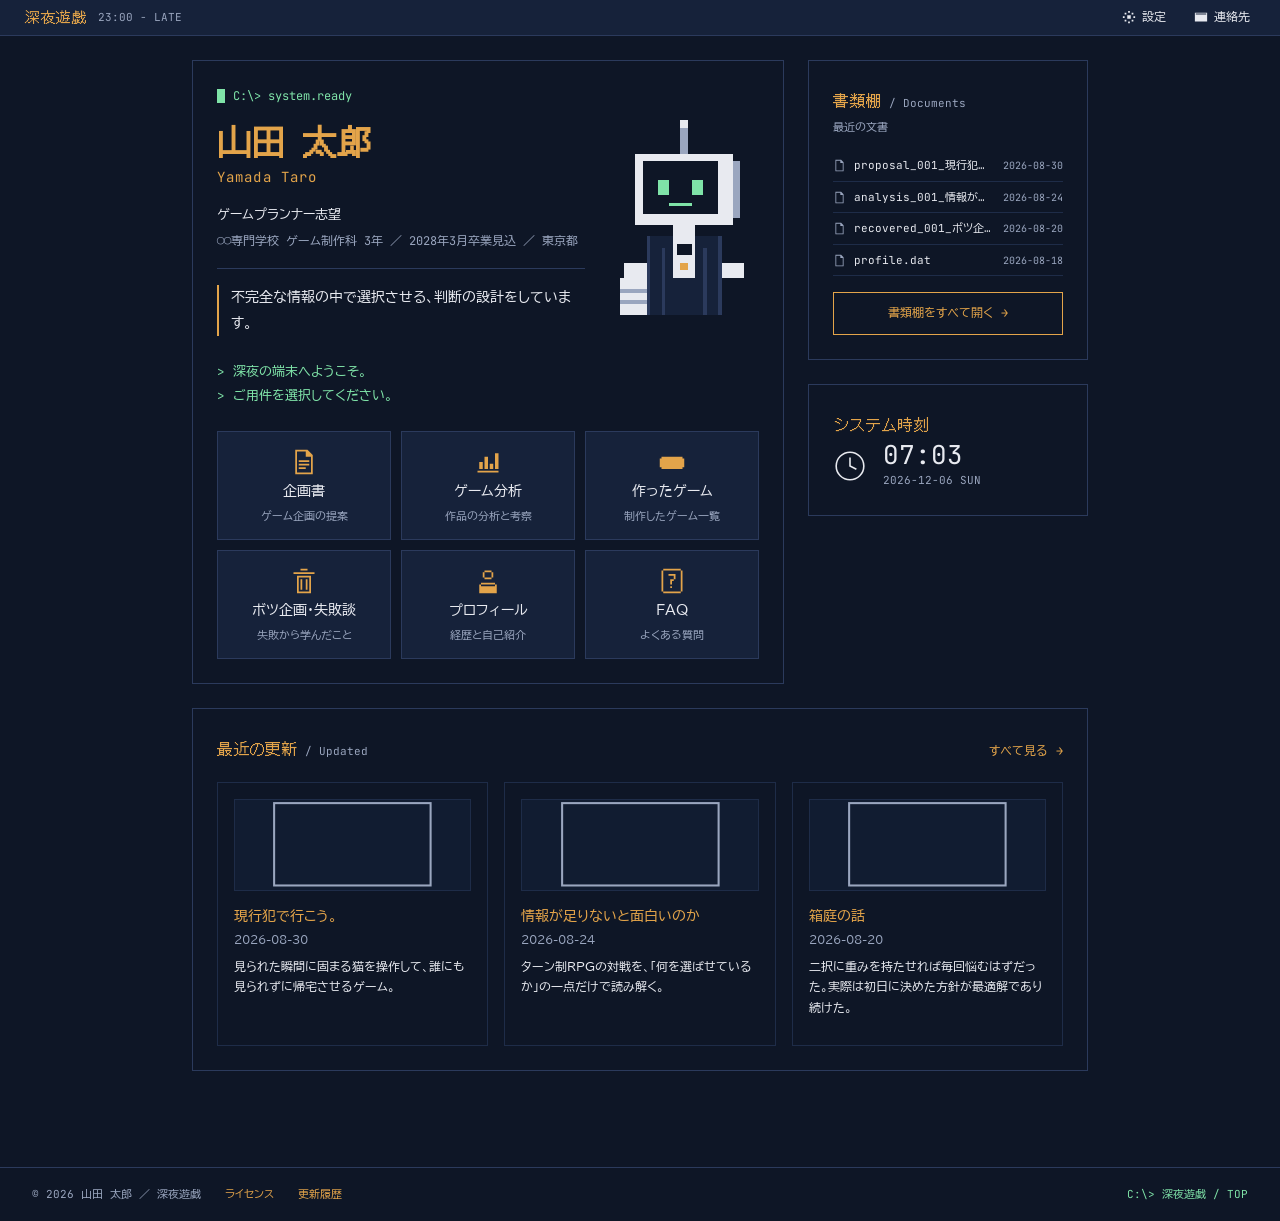
==== docs/index.html @ afe6cf80 "Initial commit: portfolio site + local content editor tool Adds the static portfolio site (docs/), a" ====
<!DOCTYPE html>
<html lang="ja">
<head>
<meta charset="utf-8">
<meta name="viewport" content="width=device-width, initial-scale=1">
<title>山田 太郎 ／ 深夜遊戯</title>
<meta name="description" content="ゲームプランナー志望のポートフォリオ。企画書・ゲーム分析・ボツ企画を掲載しています。">
<link rel="preconnect" href="https://fonts.googleapis.com">
<link rel="preconnect" href="https://fonts.gstatic.com" crossorigin>
<link href="https://fonts.googleapis.com/css2?family=DotGothic16&family=JetBrains+Mono:wght@400;500&family=BIZ+UDPGothic:wght@400;700&display=swap" rel="stylesheet">
<link rel="stylesheet" href="style.css">
</head>
<body>

<div class="scan" aria-hidden="true"></div>

<header class="bar">
  <span class="logo">深夜遊戯</span>
  <span class="hours">23:00 - LATE</span>
  <div class="right">
    <button id="cfgBtn" aria-expanded="false" aria-controls="cfg">
      <svg viewBox="0 0 16 16" aria-hidden="true"><path d="M7 1h2v2H7zM7 13h2v2H7zM1 7h2v2H1zM13 7h2v2h-2zM3 3h2v2H3zM11 3h2v2h-2zM3 11h2v2H3zM11 11h2v2h-2zM6 6h4v4H6z"/></svg>設定</button>
    <a href="profile.html#contact">
      <svg viewBox="0 0 16 16" aria-hidden="true"><path d="M1 3h14v10H1zM2 4v1h12V4zM3 6l5 4 5-4v1l-5 4-5-4z"/></svg>連絡先</a>
  </div>
</header>

<section class="cfg" id="cfg" hidden>
  <h2>設定</h2>
  <label><input type="checkbox" id="optScan">走査線を表示する</label>
  <label><input type="checkbox" id="optTw">文字を1文字ずつ表示する</label>
  <label><input type="checkbox" id="optHc">高コントラスト表示にする</label>
  <p class="note">設定は保存されません。このページを離れると初期状態に戻ります。</p>
</section>

<main class="wrap">

  <div class="top">
    <!-- 左：本人 + メニュー -->
    <div class="pane">
      <p class="prompt"><i aria-hidden="true"></i>C:\&gt; system.ready</p>

      <div class="hero">
        <div class="txt">
          <h1 class="name">山田 太郎</h1>
          <p class="romaji">Yamada Taro</p>
          <p class="role">ゲームプランナー志望</p>
          <p class="school">◯◯専門学校 ゲーム制作科 3年 ／ 2028年3月卒業見込 ／ 東京都</p>
          <hr class="rule">
          <p class="tagline">不完全な情報の中で選択させる、判断の設計をしています。</p>
          <p class="brown-say" data-typewriter>
            <span>&gt; 深夜の端末へようこそ。</span>
            <span>&gt; ご用件を選択してください。</span>
          </p>
        </div>

        <div class="fig">
          <!-- 差し替え予定：ブラウン（暫定のドット絵。後日デザイナー版に置換） -->
          <svg viewBox="0 0 40 52" shape-rendering="crispEdges" role="img" aria-label="案内プログラム ブラウンのイラスト">
            <rect x="19" y="0" width="2" height="2" fill="#E8EAF0"/><rect x="19" y="2" width="2" height="7" fill="#9AA6BF"/>
            <rect x="7" y="9" width="26" height="19" fill="#E8EAF0"/><rect x="33" y="11" width="2" height="15" fill="#9AA6BF"/>
            <rect x="9" y="11" width="20" height="14" fill="#0E1626"/><rect x="13" y="16" width="3" height="4" fill="#7FE3A8"/>
            <rect x="22" y="16" width="3" height="4" fill="#7FE3A8"/><rect x="16" y="22" width="6" height="1" fill="#7FE3A8"/>
            <rect x="17" y="28" width="6" height="3" fill="#E8EAF0"/><rect x="10" y="31" width="20" height="21" fill="#16223A"/>
            <rect x="17" y="31" width="6" height="11" fill="#E8EAF0"/><rect x="18" y="33" width="4" height="3" fill="#0E1626"/>
            <rect x="19" y="38" width="2" height="2" fill="#E3A44A"/><rect x="10" y="31" width="1" height="21" fill="#2B3A5C"/>
            <rect x="29" y="31" width="1" height="21" fill="#2B3A5C"/><rect x="14" y="34" width="1" height="18" fill="#2B3A5C"/>
            <rect x="25" y="34" width="1" height="18" fill="#2B3A5C"/><rect x="4" y="38" width="6" height="4" fill="#E8EAF0"/>
            <rect x="3" y="42" width="7" height="10" fill="#E8EAF0"/><rect x="3" y="45" width="7" height="1" fill="#9AA6BF"/>
            <rect x="3" y="48" width="7" height="1" fill="#9AA6BF"/><rect x="30" y="38" width="6" height="4" fill="#E8EAF0"/>
          </svg>
        </div>
      </div>

      <nav class="menu" aria-label="メインメニュー">
        <a href="proposal-001.html"><svg viewBox="0 0 16 16" aria-hidden="true"><path d="M3 1h7l3 3v11H3zM4 2v12h8V5H9V2zM5 7h6v1H5zM5 9h6v1H5zM5 11h4v1H5z"/></svg><span class="t">企画書</span><span class="d">ゲーム企画の提案</span></a>
        <a href="analysis-001.html"><svg viewBox="0 0 16 16" aria-hidden="true"><path d="M2 13h12v1H2zM3 8h2v4H3zM6 5h2v7H6zM9 9h2v3H9zM12 3h2v9h-2z"/></svg><span class="t">ゲーム分析</span><span class="d">作品の分析と考察</span></a>
        <a href="works.html"><svg viewBox="0 0 16 16" aria-hidden="true"><path d="M2 5h12v7H2zM1 6h1v5H1zM14 6h1v5h-1zM4 7h1v1H4zM3 8h1v1H3zM5 8h1v1H5zM4 9h1v1H4zM10 7h1v1h-1zM12 9h1v1h-1zM11 8h1v1h-1z"/></svg><span class="t">作ったゲーム</span><span class="d">制作したゲーム一覧</span></a>
        <a href="recovered.html"><svg viewBox="0 0 16 16" aria-hidden="true"><path d="M6 1h4v1H6zM2 3h12v1H2zM4 5h8v10H4zM5 6v8h6V6zM6 7h1v6H6zM9 7h1v6H9z"/></svg><span class="t">ボツ企画・失敗談</span><span class="d">失敗から学んだこと</span></a>
        <a href="profile.html"><svg viewBox="0 0 16 16" aria-hidden="true"><path d="M6 2h4v1H6zM5 3h1v3H5zM10 3h1v3h-1zM6 6h4v1H6zM4 9h8v1H4zM3 10h1v5H3zM12 10h1v5h-1zM4 11h8v4H4z"/></svg><span class="t">プロフィール</span><span class="d">経歴と自己紹介</span></a>
        <a href="faq.html"><svg viewBox="0 0 16 16" aria-hidden="true"><path d="M3 1h10v1H3zM2 2h1v12H2zM13 2h1v12h-1zM3 14h10v1H3zM6 4h4v1H6zM9 5h1v2H9zM7 7h2v1H7zM7 8h1v2H7zM7 11h1v1H7z"/></svg><span class="t">FAQ</span><span class="d">よくある質問</span></a>
      </nav>
    </div>

    <!-- 右：書類棚 + 時計 -->
    <div class="side">
      <div class="pane">
        <div class="sec-h"><h2>書類棚</h2><span class="en">/ Documents</span></div>
        <p class="sec-sub">最近の文書</p>
        <ul class="files">
          <li><a href="proposal-001.html"><svg viewBox="0 0 16 16" aria-hidden="true"><path d="M3 1h7l3 3v11H3zM4 2v12h8V5H9V2z"/></svg><span class="fn">proposal_001_現行犯で行こう.pdf</span><span class="dt">2026-08-30</span></a></li>
          <li><a href="analysis-001.html"><svg viewBox="0 0 16 16" aria-hidden="true"><path d="M3 1h7l3 3v11H3zM4 2v12h8V5H9V2z"/></svg><span class="fn">analysis_001_情報が足りないと面白いのか.txt</span><span class="dt">2026-08-24</span></a></li>
          <li><a href="recovered-001.html"><svg viewBox="0 0 16 16" aria-hidden="true"><path d="M3 1h7l3 3v11H3zM4 2v12h8V5H9V2z"/></svg><span class="fn">recovered_001_ボツ企画：箱庭の話.txt</span><span class="dt">2026-08-20</span></a></li>
          <li><a href="profile.html"><svg viewBox="0 0 16 16" aria-hidden="true"><path d="M3 1h7l3 3v11H3zM4 2v12h8V5H9V2z"/></svg><span class="fn">profile.dat</span><span class="dt">2026-08-18</span></a></li>
        </ul>
        <a class="openall" href="#">書類棚をすべて開く　→</a>
      </div>

      <div class="pane">
        <div class="sec-h"><h2>システム時刻</h2></div>
        <div class="clock">
          <svg viewBox="0 0 32 32" aria-hidden="true"><circle cx="16" cy="16" r="13"/><path d="M16 8v8l6 3"/></svg>
          <div>
            <div class="hm" id="hm">--:--</div>
            <div class="ymd" id="ymd">---------- ---</div>
          </div>
        </div>
      </div>
    </div>
  </div>

  <!-- 最近の更新（スクロール後） -->
  <section class="updated">
    <div class="head">
      <div class="sec-h"><h2>最近の更新</h2><span class="en">/ Updated</span></div>
      <a href="#">すべて見る　→</a>
    </div>
    <div class="cards">
      <article class="card">
        <div class="thumb"><svg viewBox="0 0 80 44" aria-hidden="true"><rect x="2" y="2" width="76" height="40"/></svg></div>
        <h3>現行犯で行こう。</h3>
        <p class="dt">2026-08-30</p>
        <p>見られた瞬間に固まる猫を操作して、誰にも見られずに帰宅させるゲーム。</p>
      </article>
      <article class="card">
        <div class="thumb"><svg viewBox="0 0 80 44" aria-hidden="true"><rect x="2" y="2" width="76" height="40"/></svg></div>
        <h3>情報が足りないと面白いのか</h3>
        <p class="dt">2026-08-24</p>
        <p>ターン制RPGの対戦を、「何を選ばせているか」の一点だけで読み解く。</p>
      </article>
      <article class="card">
        <div class="thumb"><svg viewBox="0 0 80 44" aria-hidden="true"><rect x="2" y="2" width="76" height="40"/></svg></div>
        <h3>箱庭の話</h3>
        <p class="dt">2026-08-20</p>
        <p>二択に重みを持たせれば毎回悩むはずだった。実際は初日に決めた方針が最適解であり続けた。</p>
      </article>
    </div>
  </section>

</main>

<footer>
  <span>&copy; 2026 山田 太郎 ／ 深夜遊戯</span>
  <span class="mid"><a href="license.html">ライセンス</a><a href="#">更新履歴</a></span>
  <span class="tail">C:\&gt; 深夜遊戯 / TOP</span>
</footer>

<script src="app.js" defer></script>
</body>
</html>
---- docs/style.css ----
/* ===========================================================
   深夜遊戯 共通スタイル
   実装仕様書 v1.0 準拠
   =========================================================== */

:root{
  --navy:#0E1626; --panel:#16223A; --panel-2:#111C31;
  --line:#2B3A5C; --line-2:#1E2C48;
  --amber:#E3A44A; --amber-hi:#F0B95F; --term:#7FE3A8;
  --fg:#E8EAF0; --muted:#9AA6BF;
  --mono:"JetBrains Mono",monospace;
  --jp:"BIZ UDPGothic",sans-serif;
  --dot:"DotGothic16",sans-serif;
  --s2:8px; --s3:12px; --s4:16px; --s5:24px; --s6:32px; --s7:48px;
}
:root.hc{ --fg:#FFFFFF; --muted:#C9D2E6; --line:#4A5F8C; --line-2:#33456B; }

*{box-sizing:border-box}
html,body{margin:0;padding:0}
body{
  background:var(--navy); color:var(--fg);
  font-family:var(--mono),var(--jp);
  font-size:16px; line-height:1.9;
  -webkit-font-smoothing:antialiased;
}
a{color:var(--amber); text-decoration:none}
a:hover{color:var(--amber-hi)}
:focus-visible{outline:2px solid var(--amber); outline-offset:2px}
button{font:inherit; color:inherit; background:none; border:none; cursor:pointer}
.sr{position:absolute;width:1px;height:1px;overflow:hidden;clip:rect(0 0 0 0);white-space:nowrap}

/* ===== 走査線（デフォルトOFF） ===== */
.scan{position:fixed;inset:0;pointer-events:none;z-index:50;display:none}
:root.scan-on .scan{display:block;
  background:repeating-linear-gradient(to bottom,rgba(0,0,0,.16) 0 1px,transparent 1px 3px)}

/* ===== 上部バー ===== */
.bar{height:36px;background:var(--panel);border-bottom:1px solid var(--line);
     display:flex;align-items:center;gap:var(--s3);padding:0 var(--s5);
     position:sticky;top:0;z-index:40}
.bar .logo{font-family:var(--dot);font-size:15px;color:var(--amber);letter-spacing:.04em}
.bar .hours{font-size:11px;color:var(--muted)}
.bar .nav{display:flex;gap:var(--s4);margin-left:var(--s5);font-size:12px}
.bar .nav a{color:var(--fg)}
.bar .nav a:hover,.bar .nav a[aria-current]{color:var(--amber)}
.bar .right{margin-left:auto;display:flex;align-items:center;gap:var(--s4)}
.bar .right button,.bar .right a{font-size:12px;color:var(--fg);display:flex;align-items:center;gap:6px;padding:4px 6px}
.bar .right button:hover,.bar .right a:hover{color:var(--amber)}
.bar .right svg{width:14px;height:14px;fill:currentColor}

/* ===== レイアウト ===== */
.wrap{max-width:960px;margin:0 auto;padding:var(--s5) var(--s6) 64px}
.top{display:grid;grid-template-columns:minmax(0,1fr) 280px;gap:var(--s5)}
.pane{border:1px solid var(--line);padding:var(--s5)}

/* ===== 見出し共通 ===== */
.sec-h{display:flex;align-items:baseline;gap:8px;margin:0 0 2px}
.sec-h h2{font-family:var(--dot);font-size:16px;color:var(--amber);margin:0;font-weight:400}
.sec-h .en{font-size:11px;color:var(--muted)}
.sec-sub{font-size:11px;color:var(--muted);margin:0 0 var(--s3)}
.rule{border:0;border-top:1px solid var(--line);margin:var(--s4) 0}
.prompt{font-size:12px;color:var(--term);margin:0 0 var(--s3);display:flex;align-items:center;gap:8px}
.prompt i{width:8px;height:14px;background:var(--term);display:inline-block}

/* ===== トップ：名前ブロック ===== */
.name{font-family:var(--dot);font-size:34px;line-height:1.25;color:var(--amber);margin:0}
.romaji{font-family:var(--mono);font-size:14px;color:var(--amber);margin:2px 0 var(--s3);letter-spacing:.08em}
.role{font-size:13px;color:var(--fg);margin:0}
.school{font-size:12px;color:var(--muted);margin:2px 0 0}
.tagline{font-family:var(--jp);font-size:14px;color:var(--fg);margin:0;
         padding-left:var(--s3);border-left:2px solid var(--amber);line-height:1.8}
.brown-say{font-size:12.5px;color:var(--term);margin:var(--s5) 0 0;line-height:1.9}
.brown-say span{display:block}
.hero{display:flex;gap:var(--s5);align-items:flex-start}
.hero .txt{flex:1;min-width:0}
.hero .fig{width:150px;flex:0 0 150px}
.hero .fig svg{width:100%;height:auto;display:block}

/* ===== トップ：6ボタン ===== */
.menu{display:grid;grid-template-columns:repeat(3,1fr);gap:10px;margin-top:var(--s5)}
.menu a{background:var(--panel);border:1px solid var(--line);
        padding:var(--s4) 10px;text-align:center;color:var(--fg);
        display:flex;flex-direction:column;align-items:center;gap:6px;
        transition:border-color 80ms linear,color 80ms linear}
.menu a:hover,.menu a:focus-visible{border-color:var(--amber);color:var(--amber)}
.menu a svg{width:28px;height:28px;fill:var(--amber)}
.menu .t{font-family:var(--jp);font-size:14px;line-height:1.4}
.menu .d{font-family:var(--jp);font-size:11px;color:var(--muted);line-height:1.4}
.menu a:hover .d,.menu a:focus-visible .d{color:var(--amber)}

/* ===== 書類棚 ===== */
.side{display:flex;flex-direction:column;gap:var(--s5)}
.files{list-style:none;margin:0;padding:0}
.files li{border-bottom:1px solid var(--line-2)}
.files a{display:flex;align-items:center;gap:8px;padding:7px 0;font-size:11px;color:var(--fg);line-height:1.5}
.files a:hover{color:var(--amber)}
.files a[aria-current]{color:var(--amber)}
.files svg{width:13px;height:13px;fill:var(--muted);flex:0 0 13px}
.files a:hover svg,.files a[aria-current] svg{fill:var(--amber)}
.files .fn{flex:1;min-width:0;overflow:hidden;text-overflow:ellipsis;white-space:nowrap}
.files .dt{color:var(--muted);font-size:10px;flex:0 0 auto}
.openall{display:block;margin-top:var(--s4);border:1px solid var(--amber);color:var(--amber);
         text-align:center;padding:9px 0;font-size:12px;transition:background 80ms linear}
.openall:hover{background:var(--panel)}

/* ===== 時計 ===== */
.clock{display:flex;align-items:center;gap:var(--s4)}
.clock svg{width:34px;height:34px;stroke:var(--fg);fill:none;stroke-width:1.5}
.clock .hm{font-size:26px;line-height:1.1}
.clock .ymd{font-size:11px;color:var(--muted)}

/* ===== 最近の更新 ===== */
.updated{margin-top:var(--s5);border:1px solid var(--line);padding:var(--s5)}
.updated .head{display:flex;align-items:baseline;margin-bottom:var(--s4)}
.updated .head a{margin-left:auto;font-size:12px}
.cards{display:grid;grid-template-columns:repeat(3,1fr);gap:var(--s4)}
.card{border:1px solid var(--line-2);padding:var(--s4)}
.card .thumb{border:1px solid var(--line-2);background:var(--panel-2);height:92px;
             display:flex;align-items:center;justify-content:center;margin-bottom:var(--s3)}
.card .thumb svg{width:70%;height:auto;stroke:var(--muted);fill:none;stroke-width:1}
.card h3{font-family:var(--jp);font-size:14px;color:var(--amber);margin:0;font-weight:400}
.card .dt{font-size:11px;color:var(--muted);margin:2px 0 6px}
.card p{font-family:var(--jp);font-size:12px;margin:0 0 var(--s3);line-height:1.7}
.tags{display:flex;flex-wrap:wrap;gap:6px}
.tags span{border:1px solid var(--line);font-size:10px;color:var(--muted);padding:2px 8px}

/* ===========================================================
   文書ページ（企画書・分析・ボツ企画で共用）
   =========================================================== */

.crumb{font-size:11px;color:var(--muted);margin:0 0 var(--s4)}
.crumb a{color:var(--muted)}
.crumb a:hover{color:var(--amber)}
.crumb b{color:var(--amber);font-weight:400}

.doc{max-width:680px}
.doc-title{font-family:var(--dot);font-size:24px;line-height:1.35;color:var(--amber);margin:0 0 var(--s2);font-weight:400}
.doc-lead{font-family:var(--jp);font-size:14px;color:var(--fg);margin:0 0 var(--s5);line-height:1.8}

.spec{width:100%;border-collapse:collapse;font-size:13px;margin:0 0 var(--s5)}
.spec th,.spec td{border-bottom:1px solid var(--line-2);padding:7px 0;text-align:left;font-weight:400;vertical-align:top}
.spec th{color:var(--muted);width:132px;white-space:nowrap}

.figure{border:1px solid var(--line);background:var(--panel);padding:var(--s5) var(--s4);margin:0 0 var(--s5)}
.figure svg{width:100%;height:auto;display:block}
.figure img{width:100%;height:auto;display:block}
.figure figcaption{font-size:11px;color:var(--muted);text-align:center;margin-top:var(--s3);line-height:1.6}

.doc h2{font-family:var(--mono);font-size:16px;color:var(--fg);margin:var(--s5) 0 var(--s3);font-weight:500;
        padding-left:10px;border-left:2px solid var(--amber)}
.doc p{font-family:var(--jp);font-size:16px;line-height:1.9;margin:0 0 var(--s4)}
.doc .num{color:var(--amber)}

.brown-note{font-size:12.5px;color:var(--term);line-height:1.9;margin:0 0 var(--s5)}
.brown-note span{display:block}

.actions{display:flex;flex-wrap:wrap;gap:var(--s3);margin:var(--s6) 0 0}
.cta{display:inline-block;border:1px solid var(--amber);color:var(--amber);
     padding:9px 16px;font-size:13px;transition:background 80ms linear}
.cta:hover{background:var(--panel)}
.cta.sub{border-color:var(--line);color:var(--muted)}
.cta.sub:hover{color:var(--fg)}

.related{margin-top:var(--s6);border-top:1px solid var(--line);padding-top:var(--s4)}
.related p{font-size:12px;color:var(--muted);margin:0 0 6px;font-family:var(--jp)}
.related a{font-size:13px}

/* ===== 設定パネル ===== */
.cfg{display:none;border:1px solid var(--amber);background:var(--panel);
     padding:var(--s5);margin:var(--s5) auto 0;max-width:960px}
.cfg.open{display:block}
.cfg h2{font-family:var(--dot);font-size:16px;color:var(--amber);margin:0 0 var(--s3);font-weight:400}
.cfg label{display:flex;align-items:center;gap:10px;font-size:13px;padding:6px 0;cursor:pointer}
.cfg input{width:16px;height:16px;accent-color:#E3A44A}
.cfg .note{font-size:11px;color:var(--muted);margin:var(--s3) 0 0}
.tw{visibility:hidden}
.tw.done{visibility:visible}

/* ===== フッター ===== */
footer{border-top:1px solid var(--line);margin-top:var(--s6);padding:var(--s4) var(--s6);
       display:flex;align-items:center;gap:var(--s5);font-size:11px;color:var(--muted);flex-wrap:wrap}
footer .mid{display:flex;gap:var(--s5)}
footer .tail{margin-left:auto;color:var(--term)}

/* ===== モバイル ===== */
@media (max-width:767px){
  .wrap{padding:var(--s4) 20px 48px}
  .top{grid-template-columns:1fr;gap:var(--s4)}
  .hero{gap:var(--s4)}
  .hero .fig{width:96px;flex:0 0 96px}
  .name{font-size:26px}
  .menu{grid-template-columns:1fr;gap:var(--s2)}
  .menu a{flex-direction:row;justify-content:flex-start;gap:var(--s3);
          min-height:48px;text-align:left;padding:10px var(--s4)}
  .menu a svg{width:22px;height:22px;flex:0 0 22px}
  .cards{grid-template-columns:1fr}
  .bar{padding:0 20px;height:44px}
  .bar .nav{display:none}
  footer{padding:var(--s4) 20px}
  footer .tail{margin-left:0;width:100%}
  .doc-title{font-size:20px}
  .spec th{width:104px}
  .cta{min-height:48px;display:flex;align-items:center}
  :root.scan-on .scan{display:none}
}
@media (min-width:768px) and (max-width:1023px){
  .top{grid-template-columns:minmax(0,1fr) 240px}
  .wrap{padding:var(--s5) var(--s5) 48px}
}
@media (prefers-reduced-motion: reduce){
  *{transition:none !important;animation:none !important}
}

/* ===========================================================
   ボツ企画：書庫表現
   =========================================================== */
.cabinet{display:grid;grid-template-columns:repeat(3,1fr);gap:var(--s4);margin:var(--s5) 0 0}
.drawer{border:1px solid var(--line);background:var(--panel);padding:0;
        display:flex;flex-direction:column;color:var(--fg);
        transition:border-color 80ms linear}
.drawer:hover,.drawer:focus-visible{border-color:var(--amber)}
.drawer .handle{border-bottom:1px solid var(--line);background:var(--panel-2);
                padding:var(--s3) var(--s4);display:flex;align-items:center;gap:10px}
.drawer .handle i{width:26px;height:5px;background:var(--line);display:block;flex:0 0 26px}
.drawer .handle .no{font-size:11px;color:var(--muted)}
.drawer:hover .handle .no,.drawer:focus-visible .handle .no{color:var(--amber)}
.drawer .in{padding:var(--s4)}
.drawer h3{font-family:var(--jp);font-size:15px;color:var(--amber);margin:0 0 6px;font-weight:400}
.drawer .fn{font-size:10px;color:var(--muted);margin:0 0 var(--s3);
            overflow:hidden;text-overflow:ellipsis;white-space:nowrap}
.drawer p{font-family:var(--jp);font-size:12px;line-height:1.75;margin:0}
.drawer .kind{border:1px solid var(--line);font-size:10px;color:var(--muted);
              padding:2px 8px;margin-top:var(--s3);display:inline-block}

/* ===== 作ったゲーム ===== */
.works{display:grid;grid-template-columns:repeat(2,1fr);gap:var(--s4);margin-top:var(--s5)}
.work{border:1px solid var(--line);padding:var(--s4)}
.work h3{font-family:var(--jp);font-size:16px;color:var(--amber);margin:0 0 2px;font-weight:400}
.work .meta{font-size:11px;color:var(--muted);margin:0 0 var(--s3)}
.work p{font-family:var(--jp);font-size:13px;line-height:1.8;margin:0 0 var(--s4)}

/* ===== プロフィール（端末緑を使わない唯一のページ） ===== */
.pf{display:flex;gap:var(--s5);align-items:flex-start;margin-bottom:var(--s5)}
.pf .photo{width:132px;flex:0 0 132px;border:1px solid var(--line);background:var(--panel);
           aspect-ratio:3/4;display:flex;align-items:center;justify-content:center;
           font-size:11px;color:var(--muted);text-align:center;line-height:1.6;padding:var(--s3)}
.pf .who{flex:1;min-width:0}
.skills{width:100%;border-collapse:collapse;font-size:13px;margin:0 0 var(--s5)}
.skills th,.skills td{border-bottom:1px solid var(--line-2);padding:8px 0;text-align:left;font-weight:400;vertical-align:top}
.skills thead th{color:var(--muted);font-size:11px}
.skills .lv{width:96px;color:var(--amber)}
.skills .lv.sub{color:var(--muted)}
.skills .ex{font-family:var(--jp);font-size:12px;color:var(--muted)}
.hobby{list-style:none;margin:0 0 var(--s5);padding:0;font-family:var(--jp);font-size:13px}
.hobby li{border-bottom:1px solid var(--line-2);padding:7px 0;display:flex;gap:var(--s4)}
.hobby b{font-weight:400;color:var(--amber);flex:0 0 132px}
.contact{border:1px solid var(--amber);padding:var(--s4) var(--s5);margin-top:var(--s5)}
.contact h2{border:0;padding:0;margin:0 0 var(--s3)}
.contact dl{margin:0;font-size:13px}
.contact dt{color:var(--muted);font-size:11px;margin-top:var(--s3)}
.contact dd{margin:2px 0 0}

/* ===== FAQ（選択式） ===== */
.faq{margin-top:var(--s5)}
.faq details{border:1px solid var(--line);margin-bottom:10px;background:var(--panel)}
.faq summary{padding:var(--s3) var(--s4);cursor:pointer;font-family:var(--jp);font-size:14px;
             list-style:none;display:flex;gap:10px;align-items:baseline}
.faq summary::-webkit-details-marker{display:none}
.faq summary::before{content:"?";color:var(--amber);font-family:var(--mono);font-size:13px;flex:0 0 auto}
.faq summary:hover{color:var(--amber)}
.faq details[open] summary{border-bottom:1px solid var(--line);color:var(--amber)}
.faq .a{padding:var(--s4);font-family:var(--jp);font-size:13.5px;line-height:1.9;margin:0}

/* ===== ライセンス ===== */
.lic{width:100%;border-collapse:collapse;font-size:13px;margin:0 0 var(--s5)}
.lic th,.lic td{border-bottom:1px solid var(--line-2);padding:8px var(--s4) 8px 0;text-align:left;font-weight:400;vertical-align:top}
.lic thead th{color:var(--muted);font-size:11px}
.lic .nm{font-family:var(--mono);color:var(--fg)}

@media (max-width:767px){
  .cabinet{grid-template-columns:1fr}
  .works{grid-template-columns:1fr}
  .pf{gap:var(--s4)}
  .pf .photo{width:100px;flex:0 0 100px}
  .hobby li{flex-direction:column;gap:0}
  .hobby b{flex:none}
  .faq summary{min-height:48px;align-items:center}
}
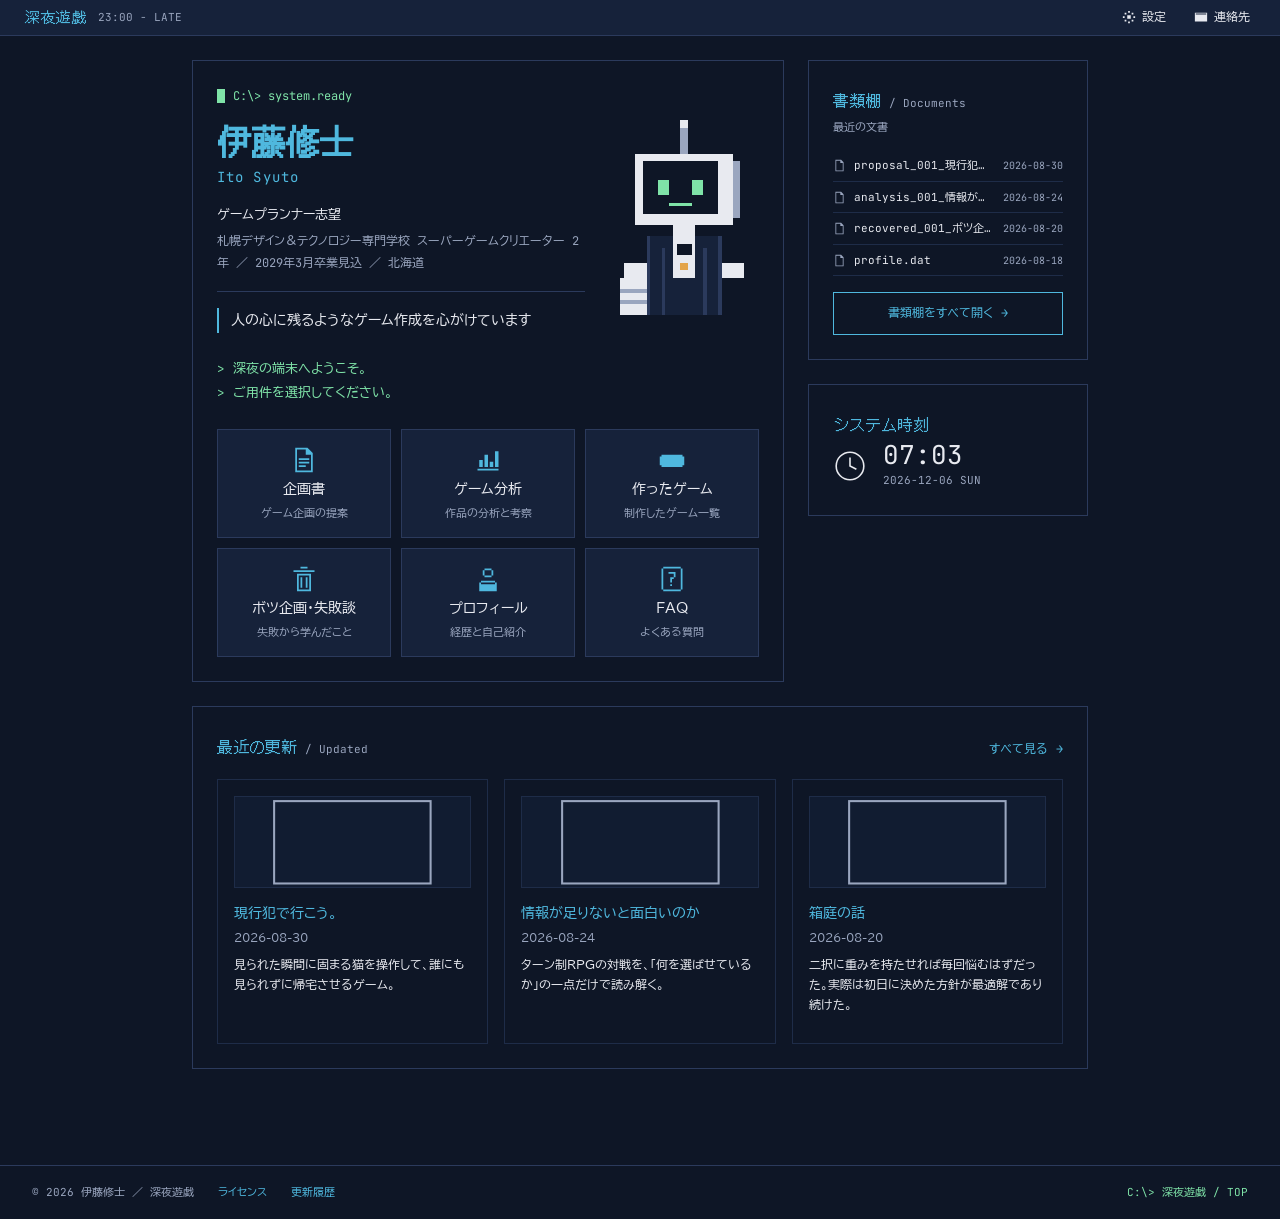
==== commit 8a1dbed5: "プロフィールを変更" ====
--- a/docs/index.html
+++ b/docs/index.html
@@ -3,7 +3,7 @@
 <head>
 <meta charset="utf-8">
 <meta name="viewport" content="width=device-width, initial-scale=1">
-<title>山田 太郎 ／ 深夜遊戯</title>
+<title>伊藤修士 ／ 深夜遊戯</title>
 <meta name="description" content="ゲームプランナー志望のポートフォリオ。企画書・ゲーム分析・ボツ企画を掲載しています。">
 <link rel="preconnect" href="https://fonts.googleapis.com">
 <link rel="preconnect" href="https://fonts.gstatic.com" crossorigin>
@@ -42,12 +42,12 @@
 
       <div class="hero">
         <div class="txt">
-          <h1 class="name">山田 太郎</h1>
-          <p class="romaji">Yamada Taro</p>
+          <h1 class="name">伊藤修士</h1>
+          <p class="romaji">Ito Syuto</p>
           <p class="role">ゲームプランナー志望</p>
-          <p class="school">◯◯専門学校 ゲーム制作科 3年 ／ 2028年3月卒業見込 ／ 東京都</p>
+          <p class="school">札幌デザイン＆テクノロジー専門学校 スーパーゲームクリエーター 2年 ／ 2029年3月卒業見込 ／ 北海道</p>
           <hr class="rule">
-          <p class="tagline">不完全な情報の中で選択させる、判断の設計をしています。</p>
+          <p class="tagline">人の心に残るようなゲーム作成を心がけています</p>
           <p class="brown-say" data-typewriter>
             <span>&gt; 深夜の端末へようこそ。</span>
             <span>&gt; ご用件を選択してください。</span>
@@ -140,7 +140,7 @@
 </main>
 
 <footer>
-  <span>&copy; 2026 山田 太郎 ／ 深夜遊戯</span>
+  <span>&copy; 2026 伊藤修士 ／ 深夜遊戯</span>
   <span class="mid"><a href="license.html">ライセンス</a><a href="#">更新履歴</a></span>
   <span class="tail">C:\&gt; 深夜遊戯 / TOP</span>
 </footer>
--- a/docs/style.css
+++ b/docs/style.css
@@ -6,7 +6,7 @@
 :root{
   --navy:#0E1626; --panel:#16223A; --panel-2:#111C31;
   --line:#2B3A5C; --line-2:#1E2C48;
-  --amber:#E3A44A; --amber-hi:#F0B95F; --term:#7FE3A8;
+  --amber:#4FB8DE; --amber-hi:#7ACDEA; --term:#7FE3A8;
   --fg:#E8EAF0; --muted:#9AA6BF;
   --mono:"JetBrains Mono",monospace;
   --jp:"BIZ UDPGothic",sans-serif;
@@ -171,7 +171,7 @@
 .cfg.open{display:block}
 .cfg h2{font-family:var(--dot);font-size:16px;color:var(--amber);margin:0 0 var(--s3);font-weight:400}
 .cfg label{display:flex;align-items:center;gap:10px;font-size:13px;padding:6px 0;cursor:pointer}
-.cfg input{width:16px;height:16px;accent-color:#E3A44A}
+.cfg input{width:16px;height:16px;accent-color:#4FB8DE}
 .cfg .note{font-size:11px;color:var(--muted);margin:var(--s3) 0 0}
 .tw{visibility:hidden}
 .tw.done{visibility:visible}
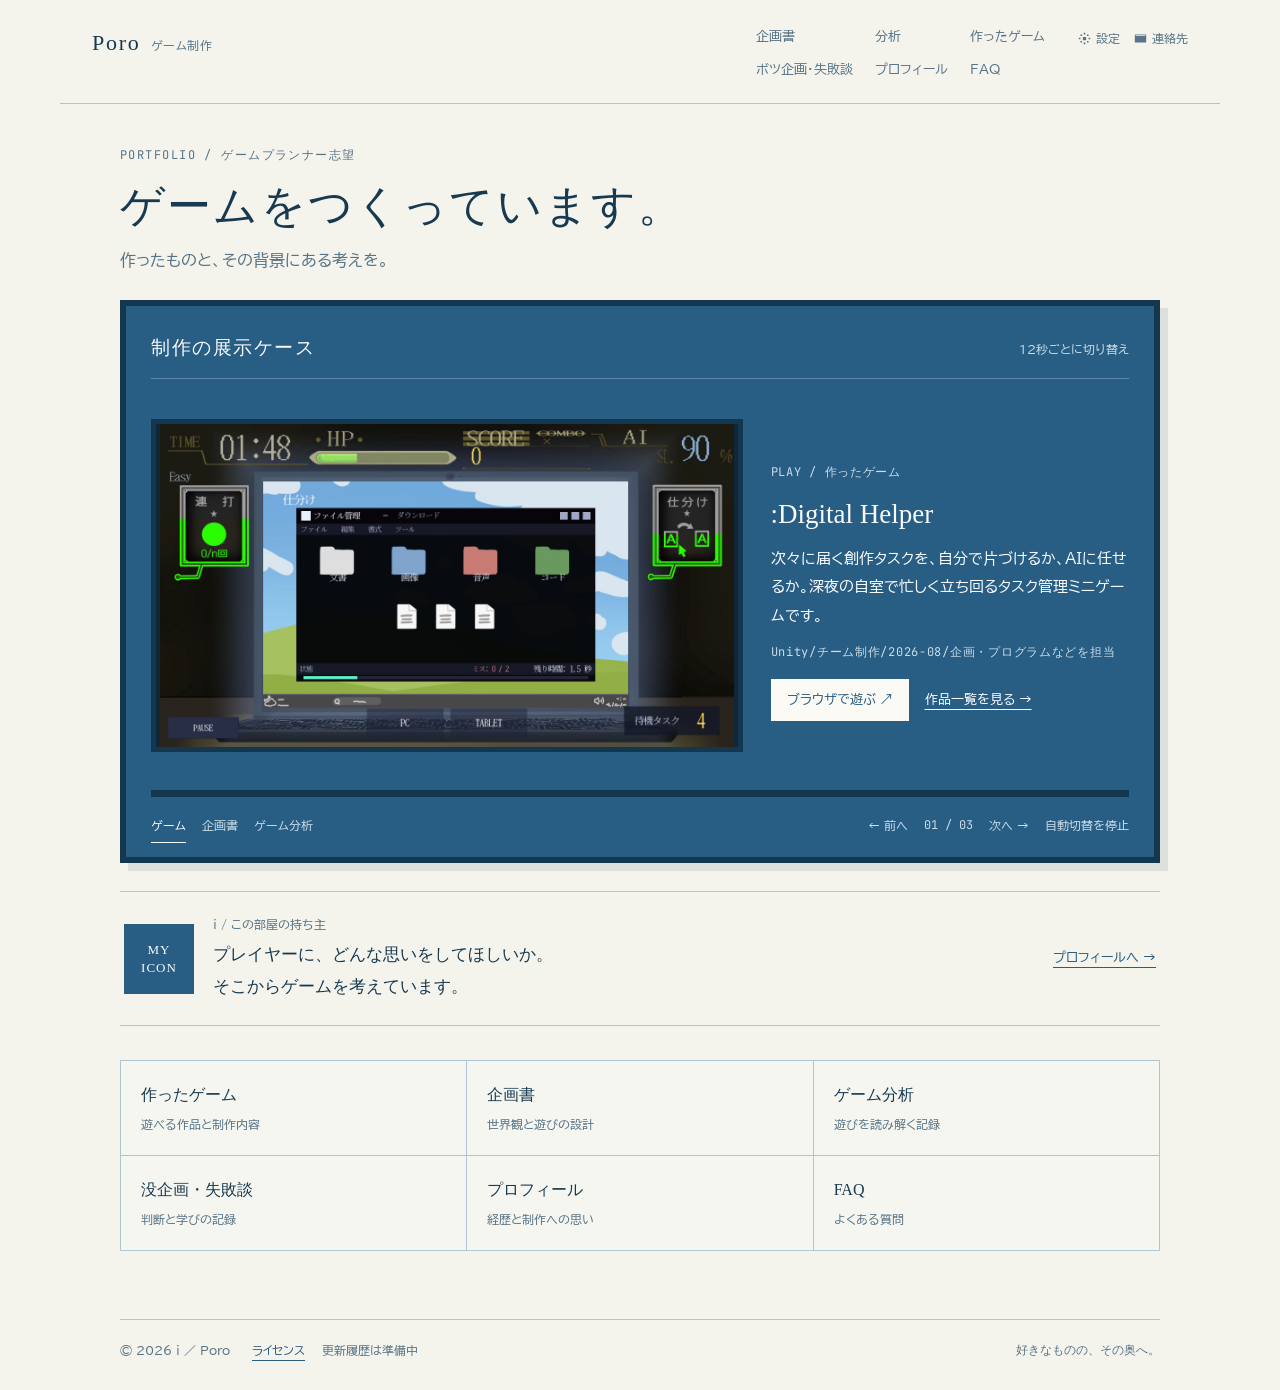
==== commit bc93064e: "ポートフォリオの見た目を変更" ====
--- a/docs/index.html
+++ b/docs/index.html
@@ -3,8 +3,9 @@
 <head>
 <meta charset="utf-8">
 <meta name="viewport" content="width=device-width, initial-scale=1">
-<title>伊藤修士 ／ 深夜遊戯</title>
-<meta name="description" content="ゲームプランナー志望のポートフォリオ。企画書・ゲーム分析・ボツ企画を掲載しています。">
+<title>i ／ ゲーム制作ポートフォリオ</title>
+<meta name="description" content="制作したゲーム、企画書、ゲーム分析、失敗から得た学びを紹介します。">
+<link rel="icon" type="image/svg+xml" href="data:image/svg+xml,%3Csvg xmlns=%27http://www.w3.org/2000/svg%27 viewBox=%270 0 32 32%27%3E%3Crect width=%2732%27 height=%2732%27 fill=%27%23234f73%27/%3E%3Cpath d=%27M16 5 27 16 16 27 5 16Z%27 fill=%27none%27 stroke=%27%23e8f1f5%27 stroke-width=%272%27/%3E%3C/svg%3E">
 <link rel="preconnect" href="https://fonts.googleapis.com">
 <link rel="preconnect" href="https://fonts.gstatic.com" crossorigin>
 <link href="https://fonts.googleapis.com/css2?family=DotGothic16&family=JetBrains+Mono:wght@400;500&family=BIZ+UDPGothic:wght@400;700&display=swap" rel="stylesheet">
@@ -15,8 +16,15 @@
 <div class="scan" aria-hidden="true"></div>
 
 <header class="bar">
-  <span class="logo">深夜遊戯</span>
-  <span class="hours">23:00 - LATE</span>
+  <a class="logo" href="index.html"><span>Poro</span><small>ゲーム制作</small></a>
+  <nav class="nav" aria-label="サイト内ナビゲーション">
+    <a href="proposals.html">企画書</a>
+    <a href="analysis-001.html">分析</a>
+    <a href="works.html">作ったゲーム</a>
+    <a href="recovered.html">ボツ企画・失敗談</a>
+    <a href="profile.html">プロフィール</a>
+    <a href="faq.html">FAQ</a>
+  </nav>
   <div class="right">
     <button id="cfgBtn" aria-expanded="false" aria-controls="cfg">
       <svg viewBox="0 0 16 16" aria-hidden="true"><path d="M7 1h2v2H7zM7 13h2v2H7zM1 7h2v2H1zM13 7h2v2h-2zM3 3h2v2H3zM11 3h2v2h-2zM3 11h2v2H3zM11 11h2v2h-2zM6 6h4v4H6z"/></svg>設定</button>
@@ -33,116 +41,12 @@
   <p class="note">設定は保存されません。このページを離れると初期状態に戻ります。</p>
 </section>
 
-<main class="wrap">
-
-  <div class="top">
-    <!-- 左：本人 + メニュー -->
-    <div class="pane">
-      <p class="prompt"><i aria-hidden="true"></i>C:\&gt; system.ready</p>
-
-      <div class="hero">
-        <div class="txt">
-          <h1 class="name">伊藤修士</h1>
-          <p class="romaji">Ito Syuto</p>
-          <p class="role">ゲームプランナー志望</p>
-          <p class="school">札幌デザイン＆テクノロジー専門学校 スーパーゲームクリエーター 2年 ／ 2029年3月卒業見込 ／ 北海道</p>
-          <hr class="rule">
-          <p class="tagline">人の心に残るようなゲーム作成を心がけています</p>
-          <p class="brown-say" data-typewriter>
-            <span>&gt; 深夜の端末へようこそ。</span>
-            <span>&gt; ご用件を選択してください。</span>
-          </p>
-        </div>
-
-        <div class="fig">
-          <!-- 差し替え予定：ブラウン（暫定のドット絵。後日デザイナー版に置換） -->
-          <svg viewBox="0 0 40 52" shape-rendering="crispEdges" role="img" aria-label="案内プログラム ブラウンのイラスト">
-            <rect x="19" y="0" width="2" height="2" fill="#E8EAF0"/><rect x="19" y="2" width="2" height="7" fill="#9AA6BF"/>
-            <rect x="7" y="9" width="26" height="19" fill="#E8EAF0"/><rect x="33" y="11" width="2" height="15" fill="#9AA6BF"/>
-            <rect x="9" y="11" width="20" height="14" fill="#0E1626"/><rect x="13" y="16" width="3" height="4" fill="#7FE3A8"/>
-            <rect x="22" y="16" width="3" height="4" fill="#7FE3A8"/><rect x="16" y="22" width="6" height="1" fill="#7FE3A8"/>
-            <rect x="17" y="28" width="6" height="3" fill="#E8EAF0"/><rect x="10" y="31" width="20" height="21" fill="#16223A"/>
-            <rect x="17" y="31" width="6" height="11" fill="#E8EAF0"/><rect x="18" y="33" width="4" height="3" fill="#0E1626"/>
-            <rect x="19" y="38" width="2" height="2" fill="#E3A44A"/><rect x="10" y="31" width="1" height="21" fill="#2B3A5C"/>
-            <rect x="29" y="31" width="1" height="21" fill="#2B3A5C"/><rect x="14" y="34" width="1" height="18" fill="#2B3A5C"/>
-            <rect x="25" y="34" width="1" height="18" fill="#2B3A5C"/><rect x="4" y="38" width="6" height="4" fill="#E8EAF0"/>
-            <rect x="3" y="42" width="7" height="10" fill="#E8EAF0"/><rect x="3" y="45" width="7" height="1" fill="#9AA6BF"/>
-            <rect x="3" y="48" width="7" height="1" fill="#9AA6BF"/><rect x="30" y="38" width="6" height="4" fill="#E8EAF0"/>
-          </svg>
-        </div>
-      </div>
-
-      <nav class="menu" aria-label="メインメニュー">
-        <a href="proposal-001.html"><svg viewBox="0 0 16 16" aria-hidden="true"><path d="M3 1h7l3 3v11H3zM4 2v12h8V5H9V2zM5 7h6v1H5zM5 9h6v1H5zM5 11h4v1H5z"/></svg><span class="t">企画書</span><span class="d">ゲーム企画の提案</span></a>
-        <a href="analysis-001.html"><svg viewBox="0 0 16 16" aria-hidden="true"><path d="M2 13h12v1H2zM3 8h2v4H3zM6 5h2v7H6zM9 9h2v3H9zM12 3h2v9h-2z"/></svg><span class="t">ゲーム分析</span><span class="d">作品の分析と考察</span></a>
-        <a href="works.html"><svg viewBox="0 0 16 16" aria-hidden="true"><path d="M2 5h12v7H2zM1 6h1v5H1zM14 6h1v5h-1zM4 7h1v1H4zM3 8h1v1H3zM5 8h1v1H5zM4 9h1v1H4zM10 7h1v1h-1zM12 9h1v1h-1zM11 8h1v1h-1z"/></svg><span class="t">作ったゲーム</span><span class="d">制作したゲーム一覧</span></a>
-        <a href="recovered.html"><svg viewBox="0 0 16 16" aria-hidden="true"><path d="M6 1h4v1H6zM2 3h12v1H2zM4 5h8v10H4zM5 6v8h6V6zM6 7h1v6H6zM9 7h1v6H9z"/></svg><span class="t">ボツ企画・失敗談</span><span class="d">失敗から学んだこと</span></a>
-        <a href="profile.html"><svg viewBox="0 0 16 16" aria-hidden="true"><path d="M6 2h4v1H6zM5 3h1v3H5zM10 3h1v3h-1zM6 6h4v1H6zM4 9h8v1H4zM3 10h1v5H3zM12 10h1v5h-1zM4 11h8v4H4z"/></svg><span class="t">プロフィール</span><span class="d">経歴と自己紹介</span></a>
-        <a href="faq.html"><svg viewBox="0 0 16 16" aria-hidden="true"><path d="M3 1h10v1H3zM2 2h1v12H2zM13 2h1v12h-1zM3 14h10v1H3zM6 4h4v1H6zM9 5h1v2H9zM7 7h2v1H7zM7 8h1v2H7zM7 11h1v1H7z"/></svg><span class="t">FAQ</span><span class="d">よくある質問</span></a>
-      </nav>
-    </div>
-
-    <!-- 右：書類棚 + 時計 -->
-    <div class="side">
-      <div class="pane">
-        <div class="sec-h"><h2>書類棚</h2><span class="en">/ Documents</span></div>
-        <p class="sec-sub">最近の文書</p>
-        <ul class="files">
-          <li><a href="proposal-001.html"><svg viewBox="0 0 16 16" aria-hidden="true"><path d="M3 1h7l3 3v11H3zM4 2v12h8V5H9V2z"/></svg><span class="fn">proposal_001_現行犯で行こう.pdf</span><span class="dt">2026-08-30</span></a></li>
-          <li><a href="analysis-001.html"><svg viewBox="0 0 16 16" aria-hidden="true"><path d="M3 1h7l3 3v11H3zM4 2v12h8V5H9V2z"/></svg><span class="fn">analysis_001_情報が足りないと面白いのか.txt</span><span class="dt">2026-08-24</span></a></li>
-          <li><a href="recovered-001.html"><svg viewBox="0 0 16 16" aria-hidden="true"><path d="M3 1h7l3 3v11H3zM4 2v12h8V5H9V2z"/></svg><span class="fn">recovered_001_ボツ企画：箱庭の話.txt</span><span class="dt">2026-08-20</span></a></li>
-          <li><a href="profile.html"><svg viewBox="0 0 16 16" aria-hidden="true"><path d="M3 1h7l3 3v11H3zM4 2v12h8V5H9V2z"/></svg><span class="fn">profile.dat</span><span class="dt">2026-08-18</span></a></li>
-        </ul>
-        <a class="openall" href="#">書類棚をすべて開く　→</a>
-      </div>
-
-      <div class="pane">
-        <div class="sec-h"><h2>システム時刻</h2></div>
-        <div class="clock">
-          <svg viewBox="0 0 32 32" aria-hidden="true"><circle cx="16" cy="16" r="13"/><path d="M16 8v8l6 3"/></svg>
-          <div>
-            <div class="hm" id="hm">--:--</div>
-            <div class="ymd" id="ymd">---------- ---</div>
-          </div>
-        </div>
-      </div>
-    </div>
-  </div>
-
-  <!-- 最近の更新（スクロール後） -->
-  <section class="updated">
-    <div class="head">
-      <div class="sec-h"><h2>最近の更新</h2><span class="en">/ Updated</span></div>
-      <a href="#">すべて見る　→</a>
-    </div>
-    <div class="cards">
-      <article class="card">
-        <div class="thumb"><svg viewBox="0 0 80 44" aria-hidden="true"><rect x="2" y="2" width="76" height="40"/></svg></div>
-        <h3>現行犯で行こう。</h3>
-        <p class="dt">2026-08-30</p>
-        <p>見られた瞬間に固まる猫を操作して、誰にも見られずに帰宅させるゲーム。</p>
-      </article>
-      <article class="card">
-        <div class="thumb"><svg viewBox="0 0 80 44" aria-hidden="true"><rect x="2" y="2" width="76" height="40"/></svg></div>
-        <h3>情報が足りないと面白いのか</h3>
-        <p class="dt">2026-08-24</p>
-        <p>ターン制RPGの対戦を、「何を選ばせているか」の一点だけで読み解く。</p>
-      </article>
-      <article class="card">
-        <div class="thumb"><svg viewBox="0 0 80 44" aria-hidden="true"><rect x="2" y="2" width="76" height="40"/></svg></div>
-        <h3>箱庭の話</h3>
-        <p class="dt">2026-08-20</p>
-        <p>二択に重みを持たせれば毎回悩むはずだった。実際は初日に決めた方針が最適解であり続けた。</p>
-      </article>
-    </div>
-  </section>
-
-</main>
+<main class="studio-home"><section class="home-intro"><p>PORTFOLIO / ゲームプランナー志望</p><h1>ゲームをつくっています。</h1><span>作ったものと、その背景にある考えを。</span></section><section class="showcase" id="showcase" aria-roledescription="カルーセル" aria-label="制作の展示ケース"><div class="showcase-head"><strong>制作の展示ケース</strong><span id="showcase-status">12秒ごとに切り替え</span></div><div class="showcase-stage"><article class="showcase-slide is-active" data-showcase-slide="0" aria-hidden="false"><div class="showcase-media"><img src="assets/img/digital-helper-action.png" alt=":Digital Helperのゲーム画面" width="1280" height="720" loading="eager"></div><div class="showcase-copy"><p class="showcase-kicker">PLAY / 作ったゲーム</p><h2>:Digital Helper</h2><p>次々に届く創作タスクを、自分で片づけるか、AIに任せるか。深夜の自室で忙しく立ち回るタスク管理ミニゲームです。</p><p class="showcase-meta">Unity/チーム制作/2026-08/企画・プログラムなどを担当</p><div class="showcase-actions"><a class="showcase-primary" href="https://unityroom.com/games/digital_helper" target="_blank" rel="noopener">ブラウザで遊ぶ ↗</a><a href="works.html">作品一覧を見る →</a></div></div></article><article class="showcase-slide" data-showcase-slide="1" aria-hidden="true"><div class="showcase-media"><div class="proposal-cover"><small>PLANNING / COVER</small><strong>猫は液体</strong><span>企画の表紙と世界観</span></div></div><div class="showcase-copy"><p class="showcase-kicker">PLANNING / 企画書</p><h2>猫は液体</h2><p></p><div class="showcase-actions"><a class="showcase-primary" href="proposals.html">企画書一覧を見る →</a></div></div></article><article class="showcase-slide" data-showcase-slide="2" aria-hidden="true"><div class="showcase-media"><div class="analysis-board"><small>ANALYSIS NOTE</small><strong>情報が足りないと面白いのか</strong><span>観察 → 仮説 → 自分なら</span></div></div><div class="showcase-copy"><p class="showcase-kicker">ANALYSIS / ゲーム分析</p><h2>情報が足りないと面白いのか</h2><p>ターン制RPGの対戦を、「何を選ばせているか」の一点だけで読み解く。</p><div class="showcase-actions"><a class="showcase-primary" href="analysis-001.html">分析を読む →</a></div></div></article></div><div class="showcase-controls"><div role="group" aria-label="展示を選ぶ"><button type="button" data-showcase-select="0" aria-pressed="true">ゲーム</button><button type="button" data-showcase-select="1" aria-pressed="false">企画書</button><button type="button" data-showcase-select="2" aria-pressed="false">ゲーム分析</button></div><div><button type="button" id="showcase-prev">← 前へ</button><span id="showcase-count">01 / 03</span><button type="button" id="showcase-next">次へ →</button><button type="button" id="showcase-pause">自動切替を停止</button></div></div></section><section class="creator-signoff" aria-label="制作者からの一言"><div class="creator-icon"><span>MY<br>ICON</span></div><div><p>i / この部屋の持ち主</p><strong>プレイヤーに、どんな思いをしてほしいか。<br>そこからゲームを考えています。</strong></div><a href="profile.html">プロフィールへ →</a></section><nav class="home-links" aria-label="ポートフォリオの内容"><a href="works.html"><strong>作ったゲーム</strong><span>遊べる作品と制作内容</span></a><a href="proposals.html"><strong>企画書</strong><span>世界観と遊びの設計</span></a><a href="analysis-001.html"><strong>ゲーム分析</strong><span>遊びを読み解く記録</span></a><a href="recovered.html"><strong>没企画・失敗談</strong><span>判断と学びの記録</span></a><a href="profile.html"><strong>プロフィール</strong><span>経歴と制作への思い</span></a><a href="faq.html"><strong>FAQ</strong><span>よくある質問</span></a></nav></main>
 
 <footer>
-  <span>&copy; 2026 伊藤修士 ／ 深夜遊戯</span>
-  <span class="mid"><a href="license.html">ライセンス</a><a href="#">更新履歴</a></span>
-  <span class="tail">C:\&gt; 深夜遊戯 / TOP</span>
+  <span>&copy; 2026 i ／ Poro</span>
+  <span class="mid"><a href="license.html">ライセンス</a><span>更新履歴は準備中</span></span>
+  <span class="tail">好きなものの、その奥へ。</span>
 </footer>
 
 <script src="app.js" defer></script>
--- a/docs/style.css
+++ b/docs/style.css
@@ -1,288 +1,60 @@
-/* ===========================================================
-   深夜遊戯 共通スタイル
-   実装仕様書 v1.0 準拠
-   =========================================================== */
+:root{
+  --paper:#f4f4ed;--sheet:#fbfaf5;--ink:#173a50;--muted:#587486;
+  --blue:#285d84;--deep:#12374f;--pale:#dce9f0;--line:#afc5d2;--white:#f8fbfd;
+  --jp:"BIZ UDPGothic","Yu Gothic","Meiryo",sans-serif;
+  --serif:"Yu Mincho","Hiragino Mincho ProN",serif;--mono:"JetBrains Mono",monospace;
+}
+:root.hc{--paper:#fff;--sheet:#fff;--ink:#09283b;--muted:#29495a;--blue:#174d75;--deep:#062a43;--line:#5f7f91}
+*{box-sizing:border-box}html{scroll-behavior:smooth}body{margin:0;background:var(--paper);color:var(--ink);font-family:var(--jp);font-size:16px;line-height:1.9;-webkit-font-smoothing:antialiased}
+a{color:var(--blue);text-decoration-thickness:1px;text-underline-offset:5px}a:hover{text-decoration:underline}button,input,select,textarea{font:inherit}button{color:inherit}:focus-visible{outline:2px solid var(--blue);outline-offset:3px}img{max-width:100%}[hidden]{display:none!important}.sr{position:absolute;width:1px;height:1px;overflow:hidden;clip-path:inset(50%);white-space:nowrap}
+.scan{display:none;position:fixed;inset:0;pointer-events:none;z-index:80;background:repeating-linear-gradient(to bottom,rgba(18,55,79,.08) 0 1px,transparent 1px 4px)}:root.scan-on .scan{display:block}
 
-:root{
-  --navy:#0E1626; --panel:#16223A; --panel-2:#111C31;
-  --line:#2B3A5C; --line-2:#1E2C48;
-  --amber:#4FB8DE; --amber-hi:#7ACDEA; --term:#7FE3A8;
-  --fg:#E8EAF0; --muted:#9AA6BF;
-  --mono:"JetBrains Mono",monospace;
-  --jp:"BIZ UDPGothic",sans-serif;
-  --dot:"DotGothic16",sans-serif;
-  --s2:8px; --s3:12px; --s4:16px; --s5:24px; --s6:32px; --s7:48px;
-}
-:root.hc{ --fg:#FFFFFF; --muted:#C9D2E6; --line:#4A5F8C; --line-2:#33456B; }
+/* Header */
+.bar{max-width:1160px;margin:0 auto;padding:22px 32px 17px;border-bottom:1px solid var(--line);display:flex;align-items:flex-start;gap:28px;background:var(--paper);position:relative;z-index:20}
+.logo{display:flex;align-items:baseline;gap:10px;text-decoration:none;white-space:nowrap}.logo span{font-family:var(--serif);font-size:22px;letter-spacing:.08em;color:var(--ink)}.logo small{font-size:12px;color:var(--muted);letter-spacing:.05em}
+.nav{display:grid;grid-template-columns:repeat(3,max-content);gap:1px 22px;margin-left:auto}.nav a{font-size:13px;color:var(--muted);text-decoration:none;padding:3px 0;border-bottom:1px solid transparent}.nav a:hover,.nav a[aria-current="page"]{color:var(--ink);border-color:var(--blue)}
+.right{display:flex;gap:14px;align-items:center;margin-left:5px}.right button,.right a{border:0;background:transparent;color:var(--muted);font-size:12px;padding:5px 0;display:flex;align-items:center;gap:5px;text-decoration:none;cursor:pointer;white-space:nowrap}.right svg{width:13px;height:13px;fill:currentColor}
 
-*{box-sizing:border-box}
-html,body{margin:0;padding:0}
-body{
-  background:var(--navy); color:var(--fg);
-  font-family:var(--mono),var(--jp);
-  font-size:16px; line-height:1.9;
-  -webkit-font-smoothing:antialiased;
-}
-a{color:var(--amber); text-decoration:none}
-a:hover{color:var(--amber-hi)}
-:focus-visible{outline:2px solid var(--amber); outline-offset:2px}
-button{font:inherit; color:inherit; background:none; border:none; cursor:pointer}
-.sr{position:absolute;width:1px;height:1px;overflow:hidden;clip:rect(0 0 0 0);white-space:nowrap}
+/* Shared layout */
+.wrap,.studio-home{width:min(100% - 48px,1040px);margin:0 auto;padding:34px 0 68px}.top{display:grid;grid-template-columns:minmax(0,1fr) 260px;gap:28px;align-items:start}.pane{min-width:0}
+.top>.pane:first-child,.wrap>.pane{background:var(--sheet);padding:28px 32px;border-top:4px solid var(--blue);box-shadow:6px 6px 0 rgba(44,82,104,.08)}.side{display:flex;flex-direction:column;gap:20px}.side .pane{border:1px solid var(--line);padding:19px;background:rgba(255,255,255,.22)}
+.sec-h{display:flex;align-items:baseline;gap:8px;margin:0 0 5px}.sec-h h2{font-family:var(--serif);font-size:18px;font-weight:400;margin:0;color:var(--ink)}.sec-h .en,.sec-sub{font:12px/1.6 var(--mono);color:var(--muted)}.sec-sub{margin:0 0 12px}.rule{border:0;border-top:1px solid var(--line);margin:18px 0}.prompt{font:12px/1.8 var(--mono);color:var(--blue);letter-spacing:.08em}.prompt i{display:none}
+.name{font-family:var(--serif);font-size:36px;font-weight:400;letter-spacing:.1em;line-height:1.4;color:var(--ink);margin:0}.romaji{font:12px/1.8 var(--mono);color:var(--muted);letter-spacing:.12em;margin:2px 0 13px}.role{margin:0;color:var(--ink)}.school{margin:2px 0 0;font-size:13px;color:var(--muted)}.tagline{font-family:var(--serif);font-size:18px;line-height:1.9;border-left:3px solid var(--blue);padding-left:15px}.brown-say,.brown-note{font-size:13px;color:var(--muted)}.brown-say span,.brown-note span{display:block}
 
-/* ===== 走査線（デフォルトOFF） ===== */
-.scan{position:fixed;inset:0;pointer-events:none;z-index:50;display:none}
-:root.scan-on .scan{display:block;
-  background:repeating-linear-gradient(to bottom,rgba(0,0,0,.16) 0 1px,transparent 1px 3px)}
+/* Settings */
+.cfg{width:min(100% - 48px,1040px);margin:16px auto 0;border:1px solid var(--line);padding:18px 22px;background:var(--pale)}.cfg h2{font-family:var(--serif);font-size:18px;font-weight:400;margin:0 0 8px}.cfg label{display:inline-flex;align-items:center;gap:8px;font-size:13px;margin-right:22px}.cfg input{accent-color:var(--blue)}.cfg .note{font-size:12px;color:var(--muted);margin:8px 0 0}
 
-/* ===== 上部バー ===== */
-.bar{height:36px;background:var(--panel);border-bottom:1px solid var(--line);
-     display:flex;align-items:center;gap:var(--s3);padding:0 var(--s5);
-     position:sticky;top:0;z-index:40}
-.bar .logo{font-family:var(--dot);font-size:15px;color:var(--amber);letter-spacing:.04em}
-.bar .hours{font-size:11px;color:var(--muted)}
-.bar .nav{display:flex;gap:var(--s4);margin-left:var(--s5);font-size:12px}
-.bar .nav a{color:var(--fg)}
-.bar .nav a:hover,.bar .nav a[aria-current]{color:var(--amber)}
-.bar .right{margin-left:auto;display:flex;align-items:center;gap:var(--s4)}
-.bar .right button,.bar .right a{font-size:12px;color:var(--fg);display:flex;align-items:center;gap:6px;padding:4px 6px}
-.bar .right button:hover,.bar .right a:hover{color:var(--amber)}
-.bar .right svg{width:14px;height:14px;fill:currentColor}
+/* Home */
+.home-intro{padding:8px 0 24px}.home-intro p{font:12px/1.6 var(--mono);color:var(--muted);letter-spacing:.12em;margin:0 0 9px}.home-intro h1{font-family:var(--serif);font-weight:400;font-size:clamp(28px,4vw,44px);letter-spacing:.05em;line-height:1.45;margin:0 0 7px}.home-intro span{color:var(--muted)}
+.showcase{background:var(--blue);color:var(--white);border:6px solid var(--deep);padding:24px 25px 0;box-shadow:8px 8px 0 rgba(44,82,104,.12)}.showcase-head{display:flex;justify-content:space-between;align-items:baseline;gap:18px;border-bottom:1px solid rgba(233,244,249,.28);padding-bottom:12px}.showcase-head strong{font-family:var(--serif);font-size:19px;font-weight:400;letter-spacing:.08em}.showcase-head span{font-size:12px;color:#c9dde8}
+.showcase-stage{display:grid;position:relative;padding:23px 0 20px}.showcase-slide{grid-area:1/1;visibility:hidden;pointer-events:none;display:grid;grid-template-columns:minmax(0,1.65fr) minmax(260px,1fr);gap:28px;align-items:center;min-width:0}.showcase-slide.is-active{visibility:visible;pointer-events:auto}.showcase-media{min-width:0}.showcase-media>img{display:block;width:100%;height:auto;aspect-ratio:16/9;object-fit:contain;background:#0f2736;border:5px solid var(--deep)}
+.game-placeholder,.analysis-board{aspect-ratio:16/9;border:5px solid var(--deep);background:#173e59;display:flex;flex-direction:column;align-items:center;justify-content:center;text-align:center;padding:22px}.game-placeholder strong,.analysis-board strong{font-family:var(--serif);font-size:clamp(20px,3vw,31px);font-weight:400;line-height:1.5}.game-placeholder span,.analysis-board span,.analysis-board small{font-size:12px;color:#c9dde8}
+.analysis-board{align-items:flex-start;text-align:left;justify-content:space-between;background:#e9eef0;color:var(--ink);transform:rotate(-1deg);box-shadow:6px 7px 0 var(--deep)}.analysis-board small,.analysis-board span{color:var(--muted)}
+.proposal-cover{width:min(72%,260px);aspect-ratio:210/297;margin:auto;background:#eee8d7;color:#244a62;padding:24px;display:flex;flex-direction:column;justify-content:space-between;transform:rotate(-2deg);box-shadow:6px 7px 0 var(--deep)}.proposal-cover strong{font-family:var(--serif);font-size:25px;font-weight:400;line-height:1.55}.proposal-cover small,.proposal-cover span{font-size:12px;line-height:1.7}
+.showcase-copy{min-width:0}.showcase-kicker,.showcase-meta{font:12px/1.7 var(--mono);color:#c9dde8;letter-spacing:.06em}.showcase-copy h2{font-family:var(--serif);font-weight:400;font-size:27px;line-height:1.45;margin:7px 0 11px;color:var(--white)}.showcase-copy>p:not(.showcase-kicker):not(.showcase-meta){font-size:15px;line-height:1.9;margin:0 0 12px}
+.showcase-actions{display:flex;gap:16px;align-items:center;flex-wrap:wrap;margin-top:16px}.showcase-actions a{font-size:13px;color:var(--white)}.showcase-primary{background:var(--sheet);color:var(--blue)!important;padding:9px 16px;text-decoration:none}.showcase-muted{font-size:13px;color:#c9dde8}
+.showcase-controls{border-top:7px solid var(--deep);display:flex;justify-content:space-between;gap:18px;align-items:center;padding:11px 0 14px;flex-wrap:wrap}.showcase-controls>div{display:flex;gap:16px;align-items:center;flex-wrap:wrap}.showcase-controls button{border:0;border-bottom:1px solid transparent;background:transparent;color:#c9dde8;padding:6px 0;font-size:12px;cursor:pointer}.showcase-controls button[aria-pressed="true"]{border-color:var(--white);color:var(--white)}#showcase-count{font:12px/1.5 var(--mono);color:#c9dde8}
+.creator-signoff{display:grid;grid-template-columns:70px minmax(0,1fr) auto;gap:19px;align-items:center;margin:28px 0 0;padding:21px 4px;border-block:1px solid var(--line)}.creator-icon{width:70px;aspect-ratio:1;background:var(--blue);color:var(--white);display:grid;place-items:center;padding:5px}.creator-icon img{width:100%;height:100%;object-fit:cover}.creator-icon span{font:13px/1.35 var(--serif);letter-spacing:.08em;text-align:center}.creator-signoff p{font-size:12px;color:var(--muted);margin:0 0 3px}.creator-signoff strong{font-family:var(--serif);font-size:17px;font-weight:400;line-height:1.9}.creator-signoff>a{font-size:13px;white-space:nowrap}
+.home-links{display:grid;grid-template-columns:repeat(3,1fr);gap:0;border-top:1px solid var(--line);border-left:1px solid var(--line);margin-top:34px}.home-links a{padding:19px 20px;border-right:1px solid var(--line);border-bottom:1px solid var(--line);text-decoration:none;display:flex;flex-direction:column;gap:3px;background:rgba(255,255,255,.18)}.home-links a:hover{background:var(--pale)}.home-links strong{font-family:var(--serif);font-weight:400;color:var(--ink)}.home-links span{font-size:12px;color:var(--muted)}
 
-/* ===== レイアウト ===== */
-.wrap{max-width:960px;margin:0 auto;padding:var(--s5) var(--s6) 64px}
-.top{display:grid;grid-template-columns:minmax(0,1fr) 280px;gap:var(--s5)}
-.pane{border:1px solid var(--line);padding:var(--s5)}
+/* Documents */
+.crumb{font-size:12px;color:var(--muted);margin:0 0 20px}.crumb a{color:var(--muted)}.crumb b{font-weight:400;color:var(--blue)}.doc{max-width:720px}.doc-title{font-family:var(--serif);font-size:clamp(25px,4vw,35px);font-weight:400;line-height:1.5;letter-spacing:.04em;margin:0 0 8px}.doc-lead{font-family:var(--serif);font-size:17px;line-height:2;margin:0 0 25px;color:var(--muted)}
+.proposal-document{margin:23px 0 30px;padding:20px;background:var(--pale);border:1px solid var(--line);border-left:5px solid var(--blue)}.proposal-pdf-preview{margin:0 auto 16px;max-width:620px;height:260px;background:#fff;border:1px solid var(--line);box-shadow:6px 7px 0 rgba(18,55,79,.12);overflow:hidden}.proposal-pdf-preview img{display:block;width:100%;height:100%;object-fit:cover;object-position:top}.proposal-pdf-placeholder{min-height:260px;margin:0 0 16px;display:flex;flex-direction:column;align-items:center;justify-content:center;gap:12px;background:var(--sheet);border:1px solid var(--line);text-align:center;padding:24px}.proposal-pdf-placeholder span{font:12px/1 var(--mono);color:var(--muted);letter-spacing:.12em}.proposal-pdf-placeholder strong{font-family:var(--serif);font-size:22px;font-weight:400}.proposal-file-open{display:flex;align-items:center;justify-content:center;gap:8px;width:100%;background:var(--blue);color:var(--white);padding:11px 16px;text-decoration:none;font-size:14px}.proposal-file-open:hover{background:var(--deep);text-decoration:none}
+.spec{width:100%;border-collapse:collapse;margin:0 0 26px;font-size:14px}.spec th,.spec td{border-bottom:1px solid var(--line);padding:9px 0;text-align:left;vertical-align:top;font-weight:400}.spec th{width:140px;color:var(--muted)}.figure{margin:24px 0;border:1px solid var(--line);padding:18px;background:var(--pale)}.figure img,.figure svg{display:block;width:100%;height:auto}.figure figcaption{font-size:12px;color:var(--muted);text-align:center;margin-top:10px}.doc h2{font-family:var(--serif);font-size:21px;font-weight:400;margin:30px 0 10px;padding-left:13px;border-left:3px solid var(--blue)}.doc p{font-size:16px;line-height:2;margin:0 0 17px}.doc .num{color:var(--blue)}
+.actions{display:flex;gap:13px;flex-wrap:wrap;margin-top:28px}.cta{display:inline-flex;align-items:center;border:1px solid var(--blue);background:var(--blue);color:var(--white);padding:9px 16px;text-decoration:none;font-size:14px}.cta:hover{background:var(--deep);text-decoration:none}.cta.sub{background:transparent;color:var(--blue);border-color:var(--line)}.related{margin-top:32px;padding-top:17px;border-top:1px solid var(--line)}.related p{font-size:12px;color:var(--muted);margin:0 0 4px}
+.files{list-style:none;padding:0;margin:0}.files li{border-bottom:1px solid var(--line)}.files a{display:flex;gap:8px;align-items:center;padding:8px 0;font-size:12px;color:var(--muted);text-decoration:none}.files a:hover,.files a[aria-current="page"]{color:var(--blue)}.files svg{width:13px;height:13px;fill:currentColor;flex:0 0 13px}.files .fn{min-width:0;overflow:hidden;text-overflow:ellipsis;white-space:nowrap}.files .dt{margin-left:auto;font:11px/1.5 var(--mono)}.openall{display:block;margin-top:14px;border:1px solid var(--line);padding:8px;text-align:center;font-size:12px;text-decoration:none}
+.clock{display:flex;gap:13px;align-items:center}.clock svg{width:31px;stroke:var(--blue);fill:none}.clock .hm{font:24px/1.2 var(--mono)}.clock .ymd{font:11px/1.5 var(--mono);color:var(--muted)}
 
-/* ===== 見出し共通 ===== */
-.sec-h{display:flex;align-items:baseline;gap:8px;margin:0 0 2px}
-.sec-h h2{font-family:var(--dot);font-size:16px;color:var(--amber);margin:0;font-weight:400}
-.sec-h .en{font-size:11px;color:var(--muted)}
-.sec-sub{font-size:11px;color:var(--muted);margin:0 0 var(--s3)}
-.rule{border:0;border-top:1px solid var(--line);margin:var(--s4) 0}
-.prompt{font-size:12px;color:var(--term);margin:0 0 var(--s3);display:flex;align-items:center;gap:8px}
-.prompt i{width:8px;height:14px;background:var(--term);display:inline-block}
+/* Listing and profile pages */
+.works{display:grid;grid-template-columns:repeat(2,minmax(0,1fr));gap:22px;margin-top:24px}.work{border:1px solid var(--line);padding:18px;background:rgba(255,255,255,.18)}.work h3,.drawer h3{font-family:var(--serif);font-size:20px;font-weight:400;margin:0 0 4px}.work .meta,.drawer .fn,.drawer .kind{font-size:12px;color:var(--muted)}.work p{font-size:14px;line-height:1.9}.work .figure{padding:0;border:0;background:var(--deep)}
+.proposal-grid{display:grid;grid-template-columns:repeat(2,minmax(0,1fr));gap:24px;margin-top:25px}.proposal-card{display:flex;min-width:0;flex-direction:column;border:1px solid var(--line);background:rgba(255,255,255,.2);color:var(--ink);text-decoration:none;box-shadow:5px 6px 0 rgba(44,82,104,.08)}.proposal-card:hover{background:var(--pale);text-decoration:none;transform:translateY(-2px)}.proposal-card-media{aspect-ratio:16/9;margin:0;overflow:hidden;background:var(--deep);border-bottom:5px solid var(--blue)}.proposal-card-media img{display:block;width:100%;height:100%;object-fit:cover;object-position:top}.proposal-card-placeholder{height:100%;padding:22px;display:flex;flex-direction:column;align-items:center;justify-content:center;text-align:center;color:var(--white)}.proposal-card-placeholder span,.proposal-card-no{font:11px/1.6 var(--mono);letter-spacing:.08em}.proposal-card-placeholder strong{font-family:var(--serif);font-size:22px;font-weight:400}.proposal-card-body{display:flex;flex:1;flex-direction:column;padding:17px 18px 18px}.proposal-card-no{margin:0 0 4px!important;color:var(--muted)}.proposal-card h2{font-family:var(--serif);font-size:21px;font-weight:400;margin:0 0 7px;padding:0;border:0}.proposal-card-body>p:not(.proposal-card-no){font-size:14px;line-height:1.8;margin:0 0 11px;color:var(--muted)}.proposal-card-body>span{font-size:12px;color:var(--muted);margin-top:auto}.proposal-card-body>b{font-size:13px;font-weight:400;color:var(--blue);margin-top:13px}
+.cabinet{display:grid;grid-template-columns:repeat(3,1fr);gap:18px;margin-top:24px}.drawer{border:1px solid var(--line);color:var(--ink);text-decoration:none;background:rgba(255,255,255,.18)}.drawer:hover{background:var(--pale);text-decoration:none}.drawer .handle{display:flex;align-items:center;gap:10px;padding:10px 14px;border-bottom:1px solid var(--line)}.drawer .handle i{width:28px;height:4px;background:var(--line)}.drawer .handle .no{font:11px/1.5 var(--mono);color:var(--muted)}.drawer .in{display:block;padding:16px}.drawer .fn{display:block;overflow:hidden;text-overflow:ellipsis;white-space:nowrap}.drawer p{font-size:13px;line-height:1.8}.drawer .kind{display:inline-block;border:1px solid var(--line);padding:2px 7px}
+.pf{display:flex;gap:25px;align-items:flex-start;margin-bottom:26px}.pf .photo{width:150px;flex:0 0 150px;aspect-ratio:1;background:var(--blue);color:var(--white);display:flex;align-items:center;justify-content:center;text-align:center;padding:10px}.pf .photo img{width:100%!important;height:100%!important;object-fit:cover}.pf .who{min-width:0;flex:1}.skills,.lic{width:100%;border-collapse:collapse;margin-bottom:25px;font-size:14px}.skills th,.skills td,.lic th,.lic td{border-bottom:1px solid var(--line);padding:9px 7px 9px 0;text-align:left;vertical-align:top;font-weight:400}.skills thead th,.lic thead th{font-size:12px;color:var(--muted)}.skills .lv{color:var(--blue)}.skills .ex{font-size:13px;color:var(--muted)}
+.hobby{list-style:none;padding:0;margin:0 0 25px}.hobby li{border-bottom:1px solid var(--line);padding:8px 0;display:flex;gap:18px}.hobby b{font-weight:400;color:var(--blue);width:130px}.contact{border:4px solid var(--deep);background:var(--blue);color:var(--white);padding:20px 23px;margin-top:28px}.contact h2{border:0;padding:0;margin:0 0 8px}.contact a{color:var(--white)}.contact dl{margin:0}.contact dt{font-size:12px;color:#c9dde8;margin-top:8px}.contact dd{margin:0}
+.faq{margin-top:24px}.faq details{border-bottom:1px solid var(--line)}.faq summary{font-family:var(--serif);font-size:17px;padding:14px 3px;cursor:pointer;list-style:none}.faq summary::before{content:"Q.";font:12px/1 var(--mono);color:var(--blue);margin-right:10px}.faq summary::-webkit-details-marker{display:none}.faq details[open] summary{color:var(--blue)}.faq .a{padding:0 26px 17px;font-size:15px;line-height:2}
 
-/* ===== トップ：名前ブロック ===== */
-.name{font-family:var(--dot);font-size:34px;line-height:1.25;color:var(--amber);margin:0}
-.romaji{font-family:var(--mono);font-size:14px;color:var(--amber);margin:2px 0 var(--s3);letter-spacing:.08em}
-.role{font-size:13px;color:var(--fg);margin:0}
-.school{font-size:12px;color:var(--muted);margin:2px 0 0}
-.tagline{font-family:var(--jp);font-size:14px;color:var(--fg);margin:0;
-         padding-left:var(--s3);border-left:2px solid var(--amber);line-height:1.8}
-.brown-say{font-size:12.5px;color:var(--term);margin:var(--s5) 0 0;line-height:1.9}
-.brown-say span{display:block}
-.hero{display:flex;gap:var(--s5);align-items:flex-start}
-.hero .txt{flex:1;min-width:0}
-.hero .fig{width:150px;flex:0 0 150px}
-.hero .fig svg{width:100%;height:auto;display:block}
-
-/* ===== トップ：6ボタン ===== */
-.menu{display:grid;grid-template-columns:repeat(3,1fr);gap:10px;margin-top:var(--s5)}
-.menu a{background:var(--panel);border:1px solid var(--line);
-        padding:var(--s4) 10px;text-align:center;color:var(--fg);
-        display:flex;flex-direction:column;align-items:center;gap:6px;
-        transition:border-color 80ms linear,color 80ms linear}
-.menu a:hover,.menu a:focus-visible{border-color:var(--amber);color:var(--amber)}
-.menu a svg{width:28px;height:28px;fill:var(--amber)}
-.menu .t{font-family:var(--jp);font-size:14px;line-height:1.4}
-.menu .d{font-family:var(--jp);font-size:11px;color:var(--muted);line-height:1.4}
-.menu a:hover .d,.menu a:focus-visible .d{color:var(--amber)}
-
-/* ===== 書類棚 ===== */
-.side{display:flex;flex-direction:column;gap:var(--s5)}
-.files{list-style:none;margin:0;padding:0}
-.files li{border-bottom:1px solid var(--line-2)}
-.files a{display:flex;align-items:center;gap:8px;padding:7px 0;font-size:11px;color:var(--fg);line-height:1.5}
-.files a:hover{color:var(--amber)}
-.files a[aria-current]{color:var(--amber)}
-.files svg{width:13px;height:13px;fill:var(--muted);flex:0 0 13px}
-.files a:hover svg,.files a[aria-current] svg{fill:var(--amber)}
-.files .fn{flex:1;min-width:0;overflow:hidden;text-overflow:ellipsis;white-space:nowrap}
-.files .dt{color:var(--muted);font-size:10px;flex:0 0 auto}
-.openall{display:block;margin-top:var(--s4);border:1px solid var(--amber);color:var(--amber);
-         text-align:center;padding:9px 0;font-size:12px;transition:background 80ms linear}
-.openall:hover{background:var(--panel)}
-
-/* ===== 時計 ===== */
-.clock{display:flex;align-items:center;gap:var(--s4)}
-.clock svg{width:34px;height:34px;stroke:var(--fg);fill:none;stroke-width:1.5}
-.clock .hm{font-size:26px;line-height:1.1}
-.clock .ymd{font-size:11px;color:var(--muted)}
-
-/* ===== 最近の更新 ===== */
-.updated{margin-top:var(--s5);border:1px solid var(--line);padding:var(--s5)}
-.updated .head{display:flex;align-items:baseline;margin-bottom:var(--s4)}
-.updated .head a{margin-left:auto;font-size:12px}
-.cards{display:grid;grid-template-columns:repeat(3,1fr);gap:var(--s4)}
-.card{border:1px solid var(--line-2);padding:var(--s4)}
-.card .thumb{border:1px solid var(--line-2);background:var(--panel-2);height:92px;
-             display:flex;align-items:center;justify-content:center;margin-bottom:var(--s3)}
-.card .thumb svg{width:70%;height:auto;stroke:var(--muted);fill:none;stroke-width:1}
-.card h3{font-family:var(--jp);font-size:14px;color:var(--amber);margin:0;font-weight:400}
-.card .dt{font-size:11px;color:var(--muted);margin:2px 0 6px}
-.card p{font-family:var(--jp);font-size:12px;margin:0 0 var(--s3);line-height:1.7}
-.tags{display:flex;flex-wrap:wrap;gap:6px}
-.tags span{border:1px solid var(--line);font-size:10px;color:var(--muted);padding:2px 8px}
-
-/* ===========================================================
-   文書ページ（企画書・分析・ボツ企画で共用）
-   =========================================================== */
-
-.crumb{font-size:11px;color:var(--muted);margin:0 0 var(--s4)}
-.crumb a{color:var(--muted)}
-.crumb a:hover{color:var(--amber)}
-.crumb b{color:var(--amber);font-weight:400}
-
-.doc{max-width:680px}
-.doc-title{font-family:var(--dot);font-size:24px;line-height:1.35;color:var(--amber);margin:0 0 var(--s2);font-weight:400}
-.doc-lead{font-family:var(--jp);font-size:14px;color:var(--fg);margin:0 0 var(--s5);line-height:1.8}
-
-.spec{width:100%;border-collapse:collapse;font-size:13px;margin:0 0 var(--s5)}
-.spec th,.spec td{border-bottom:1px solid var(--line-2);padding:7px 0;text-align:left;font-weight:400;vertical-align:top}
-.spec th{color:var(--muted);width:132px;white-space:nowrap}
-
-.figure{border:1px solid var(--line);background:var(--panel);padding:var(--s5) var(--s4);margin:0 0 var(--s5)}
-.figure svg{width:100%;height:auto;display:block}
-.figure img{width:100%;height:auto;display:block}
-.figure figcaption{font-size:11px;color:var(--muted);text-align:center;margin-top:var(--s3);line-height:1.6}
-
-.doc h2{font-family:var(--mono);font-size:16px;color:var(--fg);margin:var(--s5) 0 var(--s3);font-weight:500;
-        padding-left:10px;border-left:2px solid var(--amber)}
-.doc p{font-family:var(--jp);font-size:16px;line-height:1.9;margin:0 0 var(--s4)}
-.doc .num{color:var(--amber)}
-
-.brown-note{font-size:12.5px;color:var(--term);line-height:1.9;margin:0 0 var(--s5)}
-.brown-note span{display:block}
-
-.actions{display:flex;flex-wrap:wrap;gap:var(--s3);margin:var(--s6) 0 0}
-.cta{display:inline-block;border:1px solid var(--amber);color:var(--amber);
-     padding:9px 16px;font-size:13px;transition:background 80ms linear}
-.cta:hover{background:var(--panel)}
-.cta.sub{border-color:var(--line);color:var(--muted)}
-.cta.sub:hover{color:var(--fg)}
-
-.related{margin-top:var(--s6);border-top:1px solid var(--line);padding-top:var(--s4)}
-.related p{font-size:12px;color:var(--muted);margin:0 0 6px;font-family:var(--jp)}
-.related a{font-size:13px}
-
-/* ===== 設定パネル ===== */
-.cfg{display:none;border:1px solid var(--amber);background:var(--panel);
-     padding:var(--s5);margin:var(--s5) auto 0;max-width:960px}
-.cfg.open{display:block}
-.cfg h2{font-family:var(--dot);font-size:16px;color:var(--amber);margin:0 0 var(--s3);font-weight:400}
-.cfg label{display:flex;align-items:center;gap:10px;font-size:13px;padding:6px 0;cursor:pointer}
-.cfg input{width:16px;height:16px;accent-color:#4FB8DE}
-.cfg .note{font-size:11px;color:var(--muted);margin:var(--s3) 0 0}
-.tw{visibility:hidden}
-.tw.done{visibility:visible}
-
-/* ===== フッター ===== */
-footer{border-top:1px solid var(--line);margin-top:var(--s6);padding:var(--s4) var(--s6);
-       display:flex;align-items:center;gap:var(--s5);font-size:11px;color:var(--muted);flex-wrap:wrap}
-footer .mid{display:flex;gap:var(--s5)}
-footer .tail{margin-left:auto;color:var(--term)}
-
-/* ===== モバイル ===== */
-@media (max-width:767px){
-  .wrap{padding:var(--s4) 20px 48px}
-  .top{grid-template-columns:1fr;gap:var(--s4)}
-  .hero{gap:var(--s4)}
-  .hero .fig{width:96px;flex:0 0 96px}
-  .name{font-size:26px}
-  .menu{grid-template-columns:1fr;gap:var(--s2)}
-  .menu a{flex-direction:row;justify-content:flex-start;gap:var(--s3);
-          min-height:48px;text-align:left;padding:10px var(--s4)}
-  .menu a svg{width:22px;height:22px;flex:0 0 22px}
-  .cards{grid-template-columns:1fr}
-  .bar{padding:0 20px;height:44px}
-  .bar .nav{display:none}
-  footer{padding:var(--s4) 20px}
-  footer .tail{margin-left:0;width:100%}
-  .doc-title{font-size:20px}
-  .spec th{width:104px}
-  .cta{min-height:48px;display:flex;align-items:center}
-  :root.scan-on .scan{display:none}
-}
-@media (min-width:768px) and (max-width:1023px){
-  .top{grid-template-columns:minmax(0,1fr) 240px}
-  .wrap{padding:var(--s5) var(--s5) 48px}
-}
-@media (prefers-reduced-motion: reduce){
-  *{transition:none !important;animation:none !important}
-}
-
-/* ===========================================================
-   ボツ企画：書庫表現
-   =========================================================== */
-.cabinet{display:grid;grid-template-columns:repeat(3,1fr);gap:var(--s4);margin:var(--s5) 0 0}
-.drawer{border:1px solid var(--line);background:var(--panel);padding:0;
-        display:flex;flex-direction:column;color:var(--fg);
-        transition:border-color 80ms linear}
-.drawer:hover,.drawer:focus-visible{border-color:var(--amber)}
-.drawer .handle{border-bottom:1px solid var(--line);background:var(--panel-2);
-                padding:var(--s3) var(--s4);display:flex;align-items:center;gap:10px}
-.drawer .handle i{width:26px;height:5px;background:var(--line);display:block;flex:0 0 26px}
-.drawer .handle .no{font-size:11px;color:var(--muted)}
-.drawer:hover .handle .no,.drawer:focus-visible .handle .no{color:var(--amber)}
-.drawer .in{padding:var(--s4)}
-.drawer h3{font-family:var(--jp);font-size:15px;color:var(--amber);margin:0 0 6px;font-weight:400}
-.drawer .fn{font-size:10px;color:var(--muted);margin:0 0 var(--s3);
-            overflow:hidden;text-overflow:ellipsis;white-space:nowrap}
-.drawer p{font-family:var(--jp);font-size:12px;line-height:1.75;margin:0}
-.drawer .kind{border:1px solid var(--line);font-size:10px;color:var(--muted);
-              padding:2px 8px;margin-top:var(--s3);display:inline-block}
-
-/* ===== 作ったゲーム ===== */
-.works{display:grid;grid-template-columns:repeat(2,1fr);gap:var(--s4);margin-top:var(--s5)}
-.work{border:1px solid var(--line);padding:var(--s4)}
-.work h3{font-family:var(--jp);font-size:16px;color:var(--amber);margin:0 0 2px;font-weight:400}
-.work .meta{font-size:11px;color:var(--muted);margin:0 0 var(--s3)}
-.work p{font-family:var(--jp);font-size:13px;line-height:1.8;margin:0 0 var(--s4)}
-
-/* ===== プロフィール（端末緑を使わない唯一のページ） ===== */
-.pf{display:flex;gap:var(--s5);align-items:flex-start;margin-bottom:var(--s5)}
-.pf .photo{width:132px;flex:0 0 132px;border:1px solid var(--line);background:var(--panel);
-           aspect-ratio:3/4;display:flex;align-items:center;justify-content:center;
-           font-size:11px;color:var(--muted);text-align:center;line-height:1.6;padding:var(--s3)}
-.pf .who{flex:1;min-width:0}
-.skills{width:100%;border-collapse:collapse;font-size:13px;margin:0 0 var(--s5)}
-.skills th,.skills td{border-bottom:1px solid var(--line-2);padding:8px 0;text-align:left;font-weight:400;vertical-align:top}
-.skills thead th{color:var(--muted);font-size:11px}
-.skills .lv{width:96px;color:var(--amber)}
-.skills .lv.sub{color:var(--muted)}
-.skills .ex{font-family:var(--jp);font-size:12px;color:var(--muted)}
-.hobby{list-style:none;margin:0 0 var(--s5);padding:0;font-family:var(--jp);font-size:13px}
-.hobby li{border-bottom:1px solid var(--line-2);padding:7px 0;display:flex;gap:var(--s4)}
-.hobby b{font-weight:400;color:var(--amber);flex:0 0 132px}
-.contact{border:1px solid var(--amber);padding:var(--s4) var(--s5);margin-top:var(--s5)}
-.contact h2{border:0;padding:0;margin:0 0 var(--s3)}
-.contact dl{margin:0;font-size:13px}
-.contact dt{color:var(--muted);font-size:11px;margin-top:var(--s3)}
-.contact dd{margin:2px 0 0}
-
-/* ===== FAQ（選択式） ===== */
-.faq{margin-top:var(--s5)}
-.faq details{border:1px solid var(--line);margin-bottom:10px;background:var(--panel)}
-.faq summary{padding:var(--s3) var(--s4);cursor:pointer;font-family:var(--jp);font-size:14px;
-             list-style:none;display:flex;gap:10px;align-items:baseline}
-.faq summary::-webkit-details-marker{display:none}
-.faq summary::before{content:"?";color:var(--amber);font-family:var(--mono);font-size:13px;flex:0 0 auto}
-.faq summary:hover{color:var(--amber)}
-.faq details[open] summary{border-bottom:1px solid var(--line);color:var(--amber)}
-.faq .a{padding:var(--s4);font-family:var(--jp);font-size:13.5px;line-height:1.9;margin:0}
-
-/* ===== ライセンス ===== */
-.lic{width:100%;border-collapse:collapse;font-size:13px;margin:0 0 var(--s5)}
-.lic th,.lic td{border-bottom:1px solid var(--line-2);padding:8px var(--s4) 8px 0;text-align:left;font-weight:400;vertical-align:top}
-.lic thead th{color:var(--muted);font-size:11px}
-.lic .nm{font-family:var(--mono);color:var(--fg)}
-
-@media (max-width:767px){
-  .cabinet{grid-template-columns:1fr}
-  .works{grid-template-columns:1fr}
-  .pf{gap:var(--s4)}
-  .pf .photo{width:100px;flex:0 0 100px}
-  .hobby li{flex-direction:column;gap:0}
-  .hobby b{flex:none}
-  .faq summary{min-height:48px;align-items:center}
-}
+footer{width:min(100% - 48px,1040px);margin:0 auto;border-top:1px solid var(--line);padding:19px 0 28px;display:flex;gap:22px;align-items:center;flex-wrap:wrap;font-size:12px;color:var(--muted)}footer .mid{display:flex;gap:17px}footer .tail{margin-left:auto;font-family:var(--serif)}.tw{visibility:hidden}.tw.done{visibility:visible}
+@media(max-width:820px){.bar{padding:18px 24px;flex-wrap:wrap;gap:12px}.nav{order:3;width:100%;grid-template-columns:repeat(3,1fr);margin:0;gap:3px 14px}.right{margin-left:auto}.wrap,.studio-home,.cfg,footer{width:min(100% - 32px,1040px)}.showcase-slide{grid-template-columns:1fr;gap:18px}.showcase-media>img,.game-placeholder,.analysis-board{max-height:360px}.proposal-cover{width:190px}.top{grid-template-columns:1fr}.side{display:grid;grid-template-columns:1fr 1fr}.home-links{grid-template-columns:repeat(2,1fr)}.cabinet{grid-template-columns:repeat(2,1fr)}}
+@media(max-width:560px){body{font-size:16px}.bar{padding:15px 17px}.logo small{display:none}.nav{grid-template-columns:repeat(2,1fr)}.nav a{font-size:12px}.right button svg,.right a svg{display:none}.wrap,.studio-home,.cfg,footer{width:min(100% - 28px,1040px)}.studio-home,.wrap{padding-top:25px}.top>.pane:first-child,.wrap>.pane{padding:22px 18px}.showcase{padding:18px 14px 0;border-width:5px}.showcase-head{display:block}.showcase-head span{display:block;font-size:11px;margin-top:4px}.showcase-copy h2{font-size:23px}.showcase-copy>p:not(.showcase-kicker):not(.showcase-meta){font-size:14px}.showcase-controls{gap:9px}.showcase-controls>div{gap:12px}.creator-signoff{grid-template-columns:58px minmax(0,1fr);gap:13px}.creator-icon{width:58px}.creator-signoff strong{font-size:15px}.creator-signoff>a{grid-column:2;justify-self:start}.home-links{grid-template-columns:1fr}.side{grid-template-columns:1fr}.works,.proposal-grid,.cabinet{grid-template-columns:1fr}.pf{gap:16px}.pf .photo{width:100px;flex-basis:100px}.name{font-size:28px}.proposal-document{padding:12px;border-left-width:4px}.proposal-pdf-preview{height:230px}.spec th{width:105px}.hobby li{display:block}.hobby b{display:block;width:auto}.cfg label{display:flex;margin:6px 0}footer .tail{margin-left:0;width:100%}}
+@media(pointer:coarse){.nav a,.right button,.right a,.showcase-controls button,.home-links a,.cta{min-height:44px}}
+@media(prefers-reduced-motion:reduce){*{scroll-behavior:auto!important;animation:none!important;transition:none!important}}
